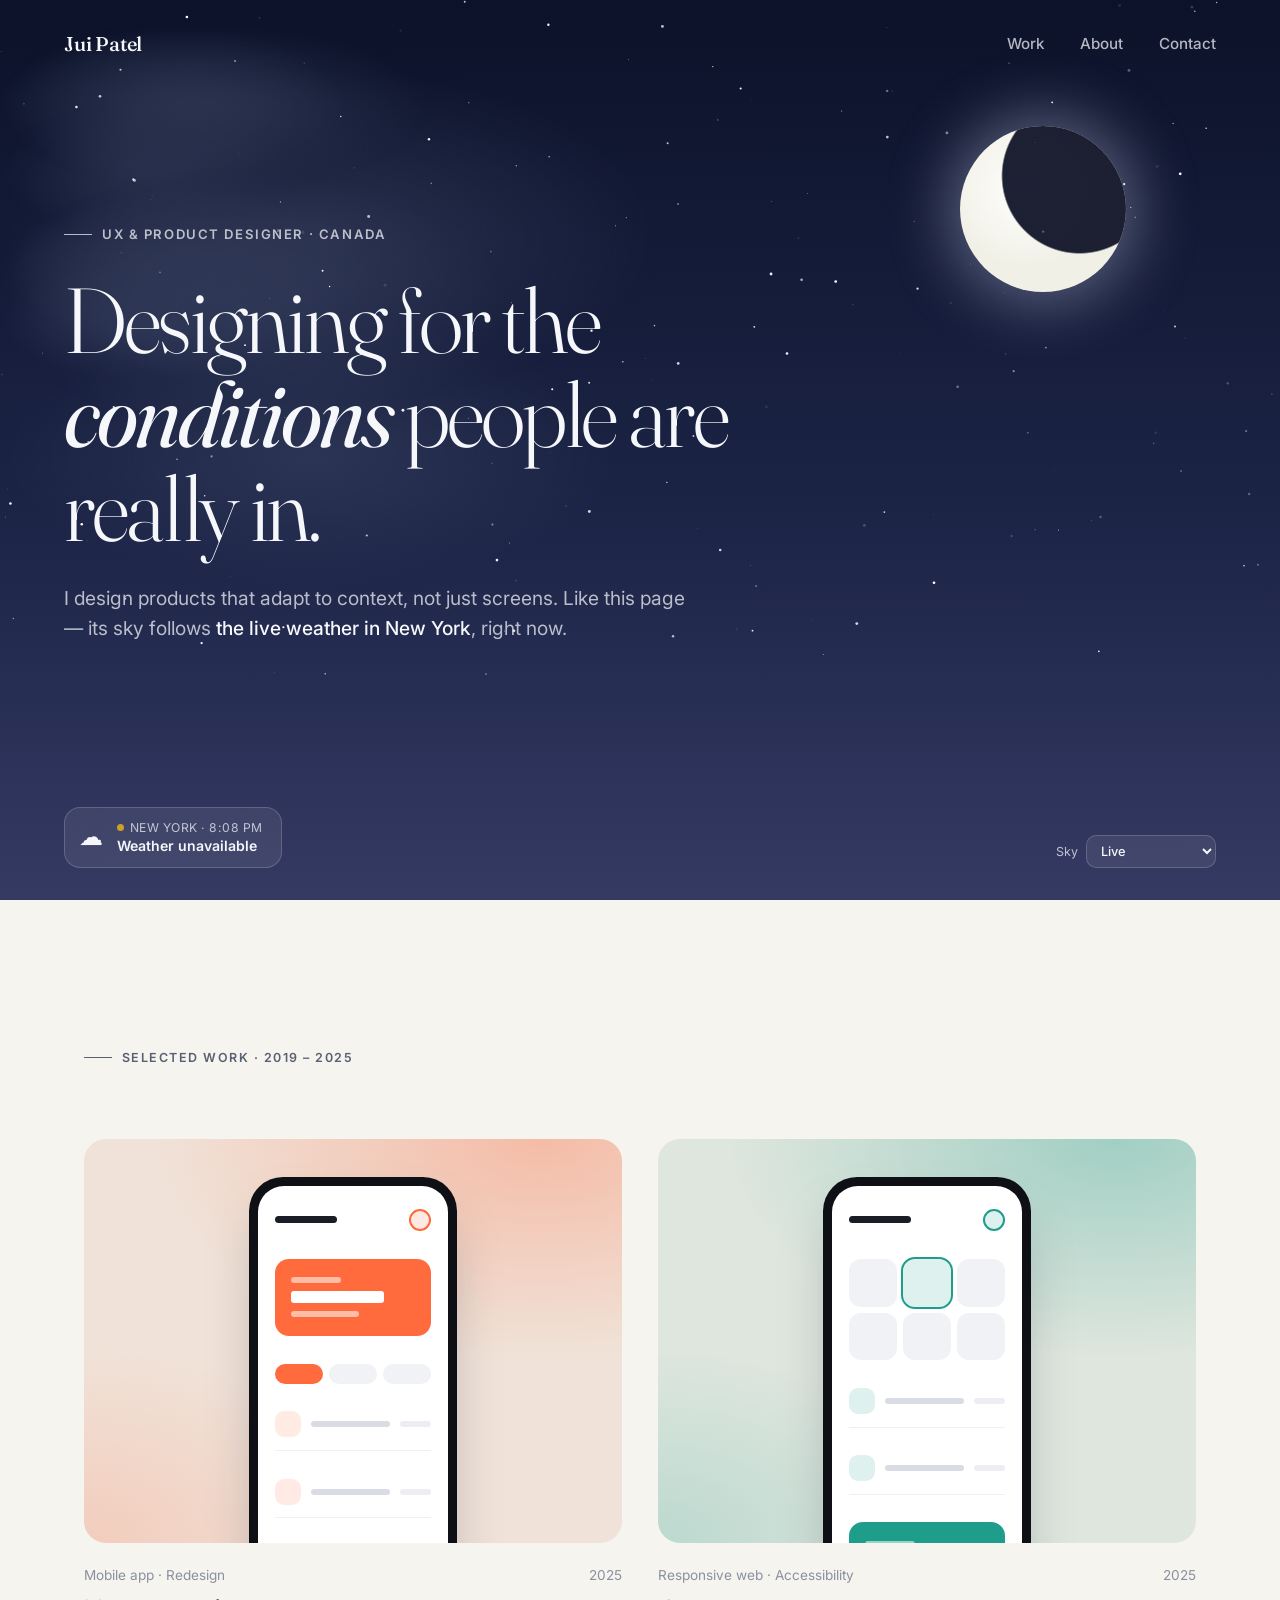
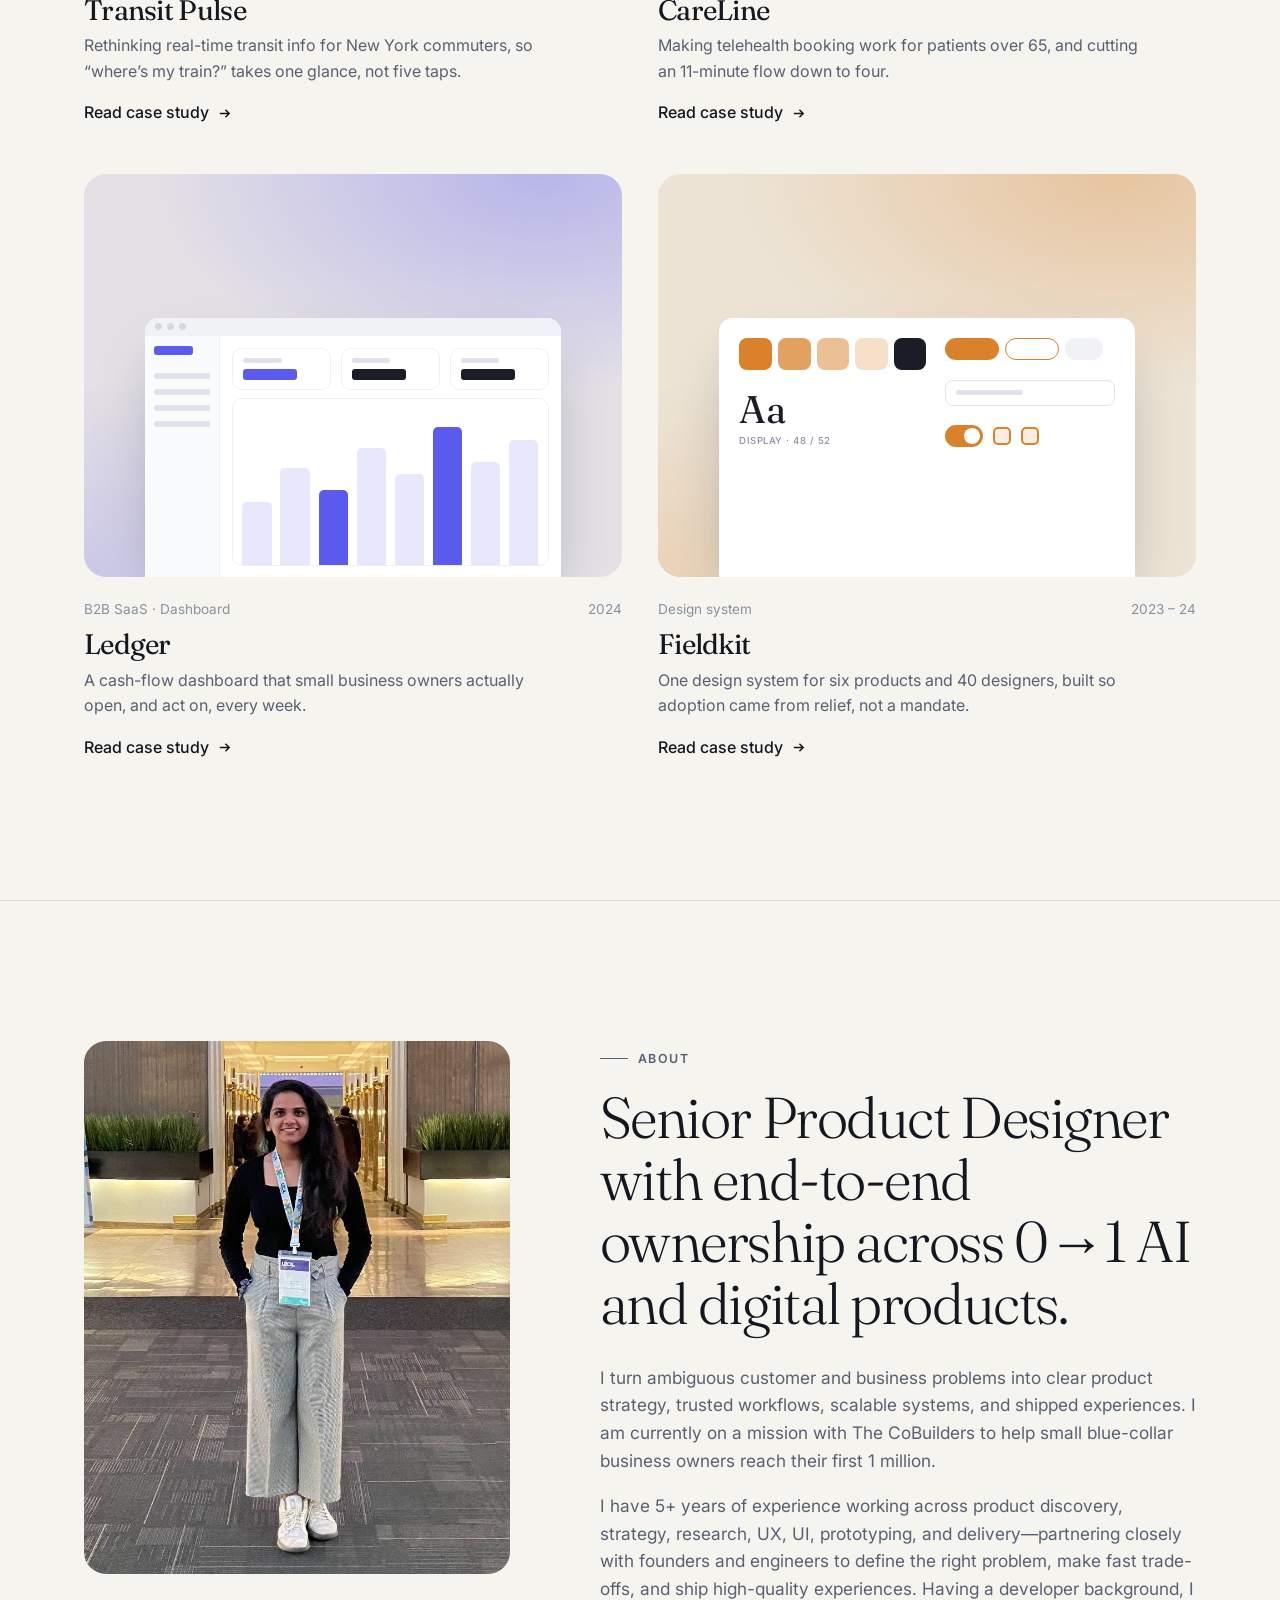
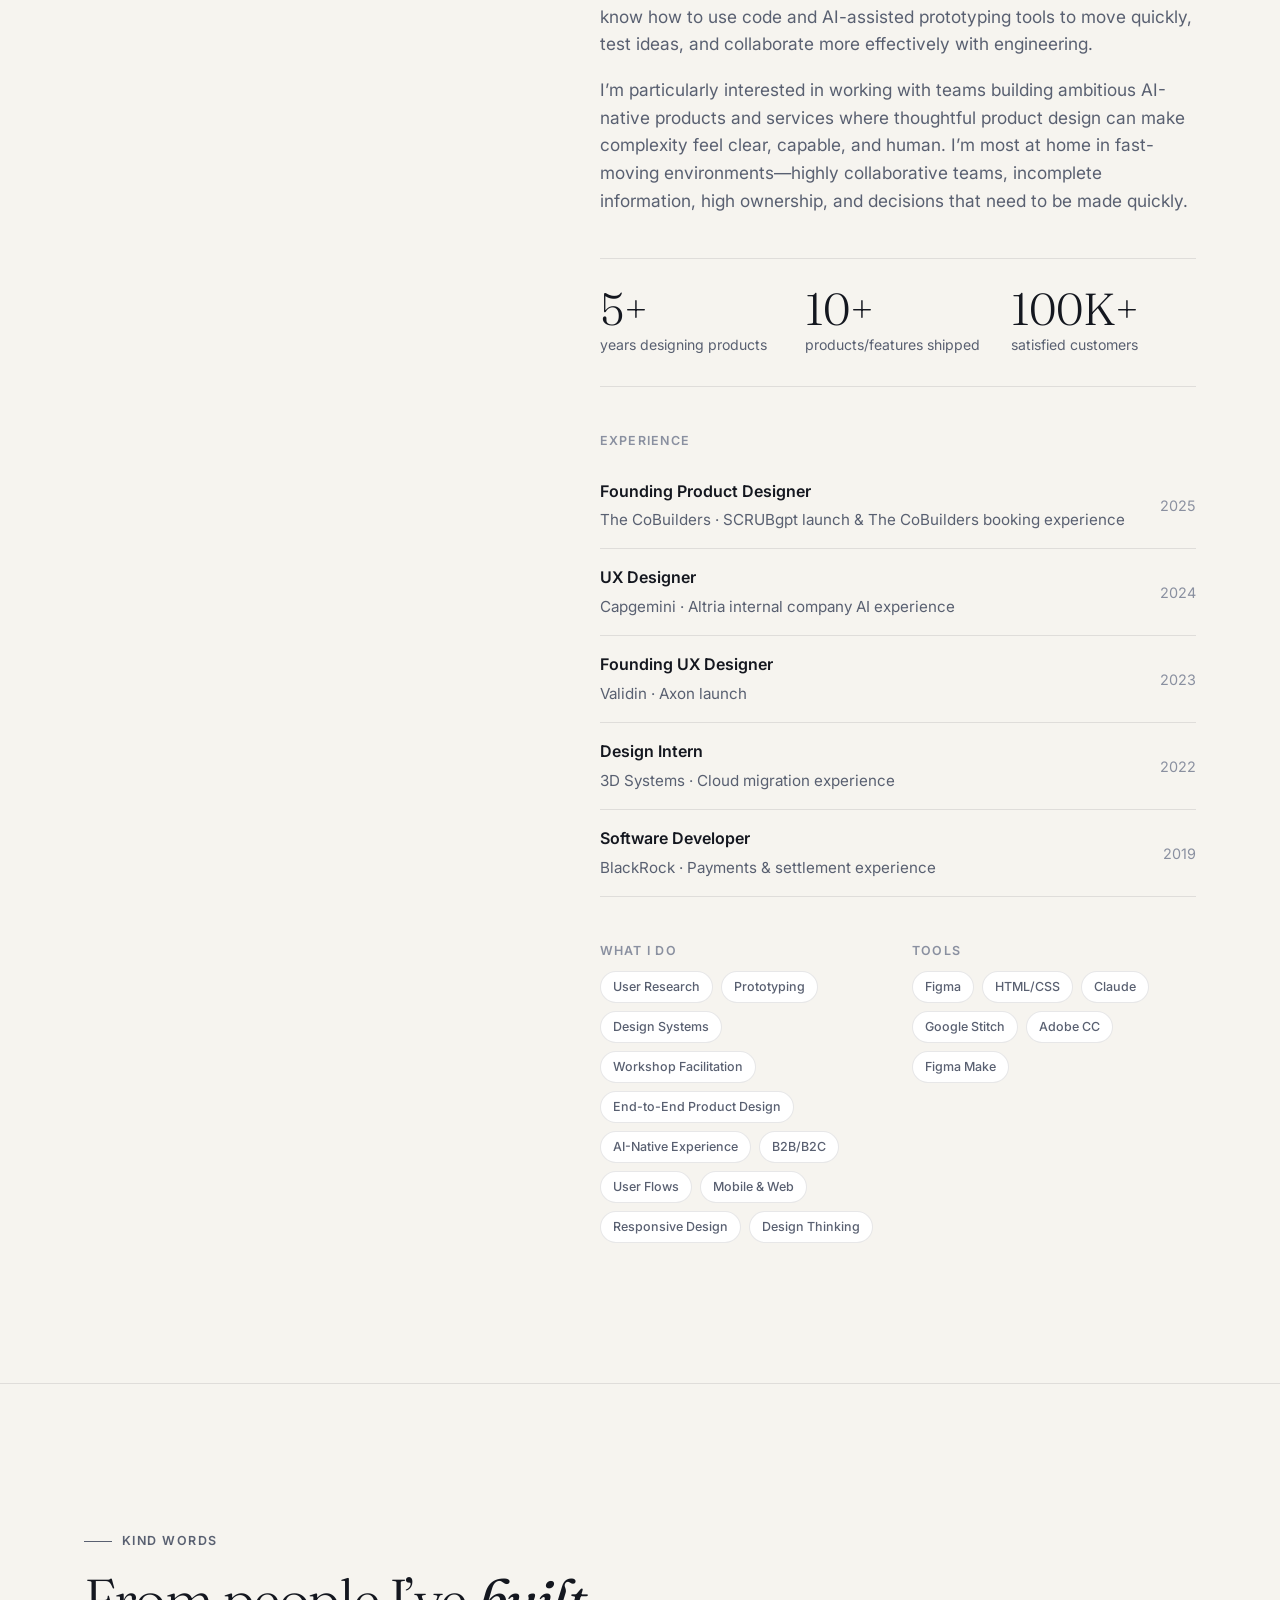
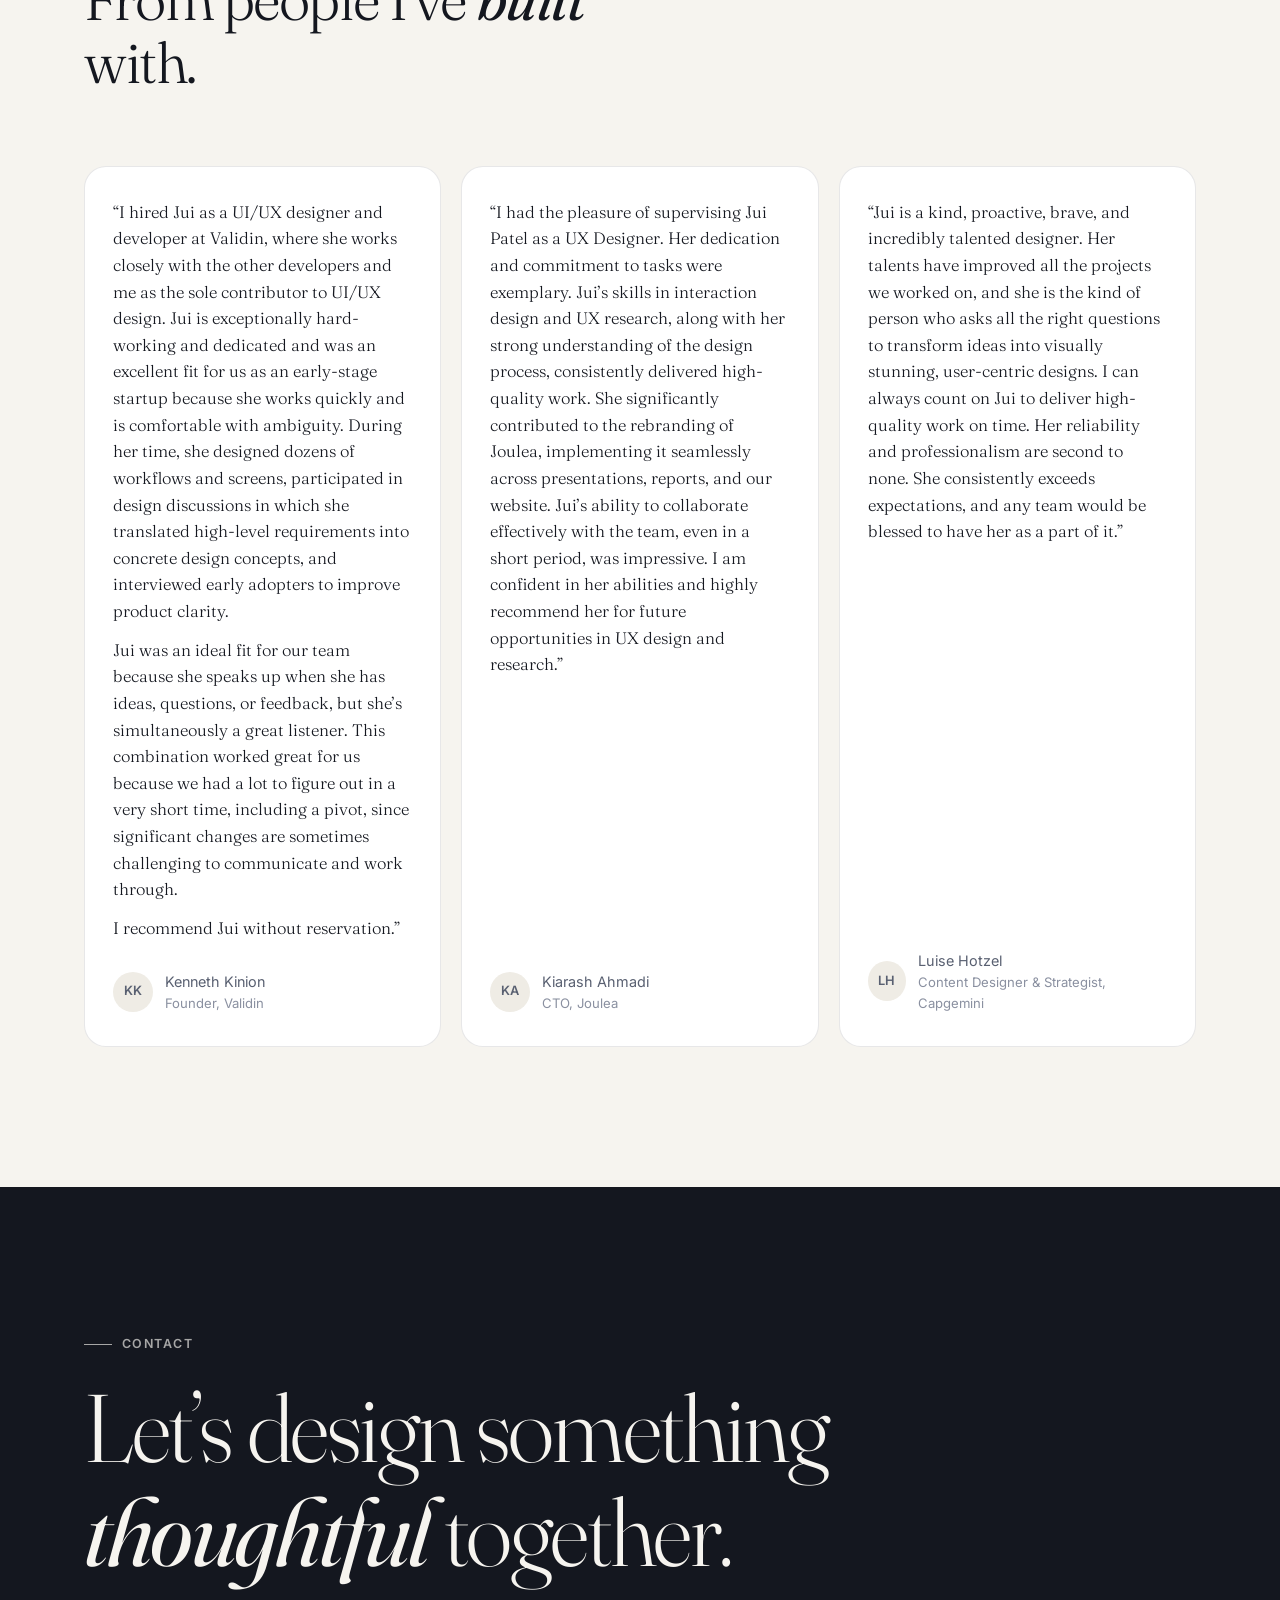
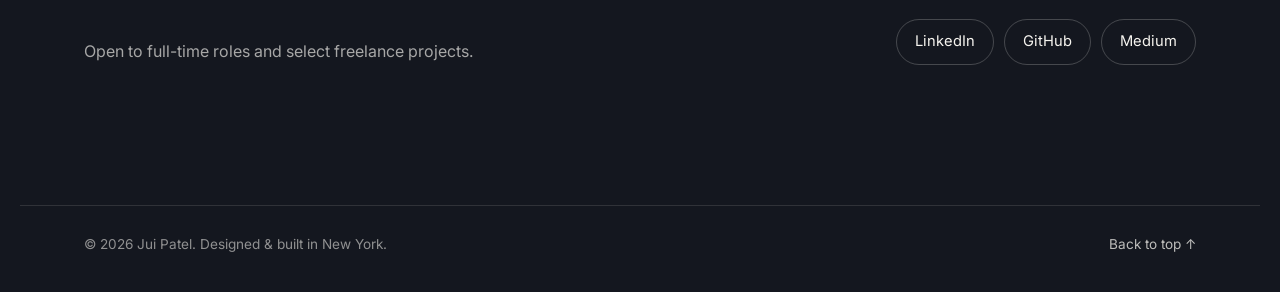
==== index.html @ 11c3d36c "Add portfolio site with live-weather hero and four case studies Homepage with a hero whose sky follo" ====
<!doctype html>
<html lang="en">
<head>
<meta charset="utf-8" />
<meta name="viewport" content="width=device-width, initial-scale=1" />
<title>Your Name — UX Designer</title>
<meta name="description" content="UX design portfolio. The sky behind this page follows the live weather in New York." />
<link rel="preconnect" href="https://fonts.googleapis.com" />
<link rel="preconnect" href="https://fonts.gstatic.com" crossorigin />
<link href="https://fonts.googleapis.com/css2?family=Fraunces:ital,opsz,wght@0,9..144,300;0,9..144,400;0,9..144,500;1,9..144,300;1,9..144,400&family=Inter:wght@400;500;600&display=swap" rel="stylesheet" />
<link rel="stylesheet" href="css/site.css" />
<script src="js/site.js"></script>
<style>
  /* Hero-only tokens: scoped to .hero so the rest of the page keeps its own palette */
  .hero {
    color: var(--ink);
    transition: color 1.2s ease;
    --ink: #0f1b2d;
    --ink-soft: rgba(15, 27, 45, 0.68);
    --glass: rgba(255, 255, 255, 0.38);
    --glass-border: rgba(255, 255, 255, 0.55);
    --accent: #0f1b2d;
    --accent-ink: #ffffff;
    --orb: #ffd27a;
    --orb-glow: rgba(255, 196, 92, 0.55);
    --orb-opacity: 1;
    --cloud: rgba(255, 255, 255, 0.85);
    --cloud-opacity: 0.35;
    --fog-opacity: 0;
    --sky: linear-gradient(180deg, #5aa6f2 0%, #9fd0ff 55%, #ffe6c4 100%);
  }

  /* ---------- Sky themes (set on <header class="hero" data-sky="...">) ---------- */
  .hero[data-sky="clear-day"]   { --sky: linear-gradient(180deg, #4f9df0 0%, #9fd0ff 55%, #ffe6c4 100%); --cloud-opacity: 0.15; }
  .hero[data-sky="partly-day"]  { --sky: linear-gradient(180deg, #6aa9e6 0%, #b3d6f5 60%, #f1e9dc 100%); --cloud-opacity: 0.6; }
  .hero[data-sky="cloudy-day"]  { --sky: linear-gradient(180deg, #8d9aa8 0%, #b9c3cd 55%, #dfe3e6 100%); --cloud-opacity: 0.9; --orb-opacity: 0; --cloud: rgba(240,243,246,0.9); }
  .hero[data-sky="fog-day"]     { --sky: linear-gradient(180deg, #b8c0c6 0%, #d4d9dc 50%, #e9ebec 100%); --cloud-opacity: 0.3; --orb-opacity: 0.18; --fog-opacity: 1; }
  .hero[data-sky="rain-day"]    { --sky: linear-gradient(180deg, #4d5b6b 0%, #6f7e8e 50%, #9aa6b1 100%); --cloud-opacity: 0.85; --orb-opacity: 0; --cloud: rgba(120,132,146,0.85); }
  .hero[data-sky="snow-day"]    { --sky: linear-gradient(180deg, #a9b8c8 0%, #d3dde6 55%, #f3f6f8 100%); --cloud-opacity: 0.7; --orb-opacity: 0; --cloud: rgba(250,252,255,0.9); }
  .hero[data-sky="storm-day"]   { --sky: linear-gradient(180deg, #23293a 0%, #3b4357 55%, #5c6578 100%); --cloud-opacity: 0.9; --orb-opacity: 0; --cloud: rgba(60,66,84,0.9); }

  .hero[data-sky$="-night"]     { --orb: #f1f0e6; --orb-glow: rgba(220, 225, 255, 0.35); --cloud: rgba(70, 80, 110, 0.75); }
  .hero[data-sky="clear-night"] { --sky: linear-gradient(180deg, #070b1f 0%, #141c3d 55%, #2b2f5a 100%); --cloud-opacity: 0.1; }
  .hero[data-sky="partly-night"]{ --sky: linear-gradient(180deg, #0c1229 0%, #1d2548 60%, #353a63 100%); --cloud-opacity: 0.55; }
  .hero[data-sky="cloudy-night"]{ --sky: linear-gradient(180deg, #161a26 0%, #262b3a 55%, #3a3f50 100%); --cloud-opacity: 0.9; --orb-opacity: 0; }
  .hero[data-sky="fog-night"]   { --sky: linear-gradient(180deg, #1d222c 0%, #333a46 55%, #4a515d 100%); --cloud-opacity: 0.3; --orb-opacity: 0.12; --fog-opacity: 0.7; }
  .hero[data-sky="rain-night"]  { --sky: linear-gradient(180deg, #0f1520 0%, #1f2a38 55%, #334050 100%); --cloud-opacity: 0.8; --orb-opacity: 0; }
  .hero[data-sky="snow-night"]  { --sky: linear-gradient(180deg, #1a2235 0%, #2f3a52 55%, #4b5670 100%); --cloud-opacity: 0.6; --orb-opacity: 0; }
  .hero[data-sky="storm-night"] { --sky: linear-gradient(180deg, #06080f 0%, #151a28 55%, #262c3d 100%); --cloud-opacity: 0.9; --orb-opacity: 0; --cloud: rgba(40,44,60,0.9); }

  /* Light ink on dark skies */
  .hero[data-sky$="-night"], .hero[data-sky="rain-day"], .hero[data-sky="storm-day"] {
    --ink: #f5f7fb;
    --ink-soft: rgba(245, 247, 251, 0.72);
    --glass: rgba(255, 255, 255, 0.08);
    --glass-border: rgba(255, 255, 255, 0.18);
    --accent: #f5f7fb;
    --accent-ink: #0f1b2d;
  }

  /* ---------- Hero ---------- */
  .hero {
    position: relative;
    min-height: 100vh;
    min-height: 100svh;
    display: flex;
    flex-direction: column;
    overflow: hidden;
    isolation: isolate;
  }

  /* Two stacked sky layers so gradients can cross-fade */
  .sky { position: absolute; inset: 0; z-index: -5; background: var(--sky); }
  .sky-prev { position: absolute; inset: 0; z-index: -4; transition: opacity 1.4s ease; pointer-events: none; }

  .orb {
    position: absolute; z-index: -3;
    top: 14%; right: 12%;
    width: clamp(90px, 13vw, 170px); aspect-ratio: 1;
    border-radius: 50%;
    background: radial-gradient(circle at 40% 38%, #fff 0%, var(--orb) 55%);
    box-shadow: 0 0 80px 30px var(--orb-glow), 0 0 200px 80px var(--orb-glow);
    opacity: var(--orb-opacity);
    transition: opacity 1.4s ease, background 1.4s ease, box-shadow 1.4s ease;
    animation: float 12s ease-in-out infinite;
  }
  .hero[data-sky$="-night"] .orb { box-shadow: 0 0 60px 12px var(--orb-glow); }
  .hero[data-sky$="-night"] .orb::after {
    /* crescent */
    content: ""; position: absolute; inset: 0; border-radius: 50%;
    background: radial-gradient(circle at 72% 30%, rgba(10,14,35,0.92) 0 46%, transparent 47%);
  }
  @keyframes float { 50% { transform: translateY(-10px); } }

  .clouds { position: absolute; inset: 0; z-index: -2; opacity: var(--cloud-opacity); transition: opacity 1.4s ease; pointer-events: none; }
  .cloud {
    position: absolute; border-radius: 50%;
    background: radial-gradient(closest-side, var(--cloud), transparent);
    filter: blur(6px);
    animation: drift linear infinite;
    transition: background 1.4s ease;
  }
  @keyframes drift { from { transform: translateX(-30vw); } to { transform: translateX(130vw); } }

  .fog { position: absolute; inset: 0; z-index: -1; opacity: var(--fog-opacity); transition: opacity 1.4s ease; pointer-events: none; }
  .fog span {
    position: absolute; left: -50%; width: 200%; height: 40%;
    background: radial-gradient(ellipse at center, rgba(255,255,255,0.55), transparent 65%);
    animation: fogslide 40s linear infinite alternate;
  }
  .fog span:nth-child(1) { top: 10%; }
  .fog span:nth-child(2) { top: 40%; animation-duration: 55s; animation-direction: alternate-reverse; }
  .fog span:nth-child(3) { top: 65%; animation-duration: 70s; }
  @keyframes fogslide { to { transform: translateX(20%); } }

  canvas#fx { position: absolute; inset: 0; z-index: -1; width: 100%; height: 100%; pointer-events: none; }
  .flash { position: absolute; inset: 0; z-index: 0; background: #fff; opacity: 0; pointer-events: none; }

  /* ---------- Nav ---------- */
  nav {
    display: flex; align-items: center; justify-content: space-between;
    padding: 28px clamp(16px, 5vw, 64px);
  }
  .logo { font-family: "Fraunces", serif; font-size: 1.25rem; font-weight: 500; letter-spacing: -0.01em; color: inherit; text-decoration: none; }
  .links { display: flex; gap: clamp(16px, 3vw, 36px); list-style: none; }
  .links a { color: var(--ink-soft); text-decoration: none; font-size: 0.95rem; font-weight: 500; transition: color .2s; }
  .links a:hover { color: var(--ink); }

  /* ---------- Content ---------- */
  .content {
    flex: 1;
    display: flex; flex-direction: column; justify-content: center;
    padding: 0 clamp(16px, 5vw, 64px) 120px;
    max-width: 1100px;
  }
  .hero .eyebrow {
    display: inline-flex; align-items: center; gap: 10px;
    font-size: 0.82rem; font-weight: 600; letter-spacing: 0.12em; text-transform: uppercase;
    color: var(--ink-soft); margin-bottom: 28px;
  }
  .eyebrow::before { content: ""; width: 28px; height: 1px; background: currentColor; }
  h1 {
    font-family: "Fraunces", serif;
    font-weight: 300;
    font-size: clamp(2.6rem, 7.2vw, 6rem);
    line-height: 1.02;
    letter-spacing: -0.03em;
    max-width: 14ch;
  }
  h1 em { font-style: italic; font-weight: 400; }
  .lede { margin-top: 28px; font-size: clamp(1.02rem, 1.6vw, 1.2rem); line-height: 1.6; color: var(--ink-soft); max-width: 52ch; }
  .lede strong { color: var(--ink); font-weight: 500; }
  .ctas { display: flex; flex-wrap: wrap; gap: 14px; margin-top: 40px; }
  .btn {
    display: inline-flex; align-items: center; gap: 10px;
    padding: 15px 26px; border-radius: 999px;
    font: 500 0.98rem/1 "Inter", sans-serif; text-decoration: none;
    transition: transform .2s ease, background .4s ease, color .4s ease;
  }
  .btn:hover { transform: translateY(-2px); }
  .btn-primary { background: var(--accent); color: var(--accent-ink); }
  .btn-ghost { background: var(--glass); color: var(--ink); border: 1px solid var(--glass-border); backdrop-filter: blur(12px); -webkit-backdrop-filter: blur(12px); }
  .btn svg { width: 16px; height: 16px; }

  /* ---------- Weather chip ---------- */
  .weather {
    position: absolute; left: clamp(16px, 5vw, 64px); bottom: 32px;
    display: flex; align-items: center; gap: 14px;
    padding: 12px 18px 12px 14px; border-radius: 16px;
    background: var(--glass); border: 1px solid var(--glass-border);
    backdrop-filter: blur(14px); -webkit-backdrop-filter: blur(14px);
    font-size: 0.88rem; line-height: 1.35;
    transition: background .8s ease, border-color .8s ease;
  }
  .weather .icon { font-size: 1.5rem; line-height: 1; }
  .weather .label { color: var(--ink-soft); font-size: 0.76rem; letter-spacing: 0.04em; }
  .weather .now { font-weight: 600; }
  .dot { display: inline-block; width: 7px; height: 7px; border-radius: 50%; background: #34c77b; margin-right: 6px; vertical-align: 1px; box-shadow: 0 0 0 0 rgba(52,199,123,.6); animation: pulse 2s infinite; }
  .dot.off { background: #c9a227; animation: none; }
  @keyframes pulse { 70% { box-shadow: 0 0 0 7px rgba(52,199,123,0); } 100% { box-shadow: 0 0 0 0 rgba(52,199,123,0); } }

  /* ---------- Preview switcher (for testing every sky) ---------- */
  .preview {
    position: absolute; right: clamp(16px, 5vw, 64px); bottom: 32px;
    display: flex; align-items: center; gap: 8px;
    font-size: 0.78rem; color: var(--ink-soft);
  }
  .preview select {
    font: 500 0.8rem "Inter", sans-serif; color: var(--ink);
    background: var(--glass); border: 1px solid var(--glass-border);
    border-radius: 10px; padding: 7px 10px; cursor: pointer;
    backdrop-filter: blur(12px); -webkit-backdrop-filter: blur(12px);
  }
  .preview select option { color: #0f1b2d; }

  @media (max-width: 640px) {
    .links li:not(:last-child) { display: none; }
    .content { padding-bottom: 170px; }
    .preview { left: 16px; right: auto; bottom: 100px; }
  }
  @media (prefers-reduced-motion: reduce) {
    .orb, .cloud, .fog span, .dot { animation: none !important; }
  }
</style>
</head>
<body>
  <header class="hero" data-sky="partly-day">
    <div class="sky"></div>
    <div class="sky-prev"></div>
    <div class="orb" aria-hidden="true"></div>
    <div class="clouds" aria-hidden="true"></div>
    <div class="fog" aria-hidden="true"><span></span><span></span><span></span></div>
    <canvas id="fx" aria-hidden="true"></canvas>
    <div class="flash" aria-hidden="true"></div>

    <nav>
      <a href="#" class="logo">Jui Patel</a>
      <ul class="links">
        <li><a href="#work">Work</a></li>
        <li><a href="#about">About</a></li>
        <li><a href="#contact">Contact</a></li>
      </ul>
    </nav>

    <div class="content">
      <p class="eyebrow">UX &amp; Product Designer · Canada</p>
      <h1>Designing for the <em>conditions</em> people are really in.</h1>
      <p class="lede">
        I design products that adapt to context, not just screens. Like this page — its sky follows
        <strong>the live weather in New York</strong>, right now.
      </p>
    </div>

    <div class="weather" role="status" aria-live="polite">
      <span class="icon" id="w-icon">⛅</span>
      <div>
        <div class="label"><span class="dot" id="w-dot"></span>NEW YORK · <span id="w-time">--:--</span></div>
        <div class="now" id="w-text">Checking the sky…</div>
      </div>
    </div>

    <label class="preview">
      Sky
      <select id="preview">
        <option value="live">Live</option>
        <option value="clear">Clear</option>
        <option value="partly">Partly cloudy</option>
        <option value="cloudy">Overcast</option>
        <option value="fog">Fog</option>
        <option value="rain">Rain</option>
        <option value="snow">Snow</option>
        <option value="storm">Thunderstorm</option>
      </select>
    </label>
  </header>

  <main>
    <!-- ================= SELECTED WORK ================= -->
    <section class="section" id="work">
      <div class="container">
        <div class="section-head reveal">
          <div>
            <span class="eyebrow">Selected work · 2019 – 2025</span>
          </div>
        </div>

        <div class="work-grid">
          <a class="project-card reveal" href="projects/transit-pulse.html" style="--p:#ff6b3d; --p-soft:rgba(255,107,61,.14)">
            <div class="stage">
              <div class="mock-phone"><div class="screen">
                <div class="m-top"><i></i><b></b></div>
                <div class="m-card"><i></i><i></i><i></i></div>
                <div class="m-chips"><i></i><i></i><i></i></div>
                <div class="m-row"><i></i><i></i></div><div class="m-row"><i></i><i></i></div><div class="m-row"><i></i><i></i></div>
              </div></div>
            </div>
            <div class="meta-line"><span>Mobile app · Redesign</span><span>2025</span></div>
            <h3>Transit Pulse</h3>
            <p>Rethinking real-time transit info for New York commuters, so “where’s my train?” takes one glance, not five taps.</p>
            <span class="link-arrow">Read case study <svg viewBox="0 0 16 16" fill="none" stroke="currentColor" stroke-width="1.6"><path d="M3 8h10M9 4l4 4-4 4"/></svg></span>
          </a>

          <a class="project-card reveal" href="projects/careline.html" style="--p:#1f9d8b; --p-soft:rgba(31,157,139,.14)">
            <div class="stage">
              <div class="mock-phone"><div class="screen">
                <div class="m-top"><i></i><b></b></div>
                <div class="m-big"><i></i><i></i><i></i><i></i><i></i><i></i></div>
                <div class="m-row"><i></i><i></i></div><div class="m-row"><i></i><i></i></div>
                <div class="m-card"><i></i><i></i><i></i></div>
              </div></div>
            </div>
            <div class="meta-line"><span>Responsive web · Accessibility</span><span>2025</span></div>
            <h3>CareLine</h3>
            <p>Making telehealth booking work for patients over 65, and cutting an 11-minute flow down to four.</p>
            <span class="link-arrow">Read case study <svg viewBox="0 0 16 16" fill="none" stroke="currentColor" stroke-width="1.6"><path d="M3 8h10M9 4l4 4-4 4"/></svg></span>
          </a>

          <a class="project-card reveal" href="projects/ledger.html" style="--p:#5b5bf0; --p-soft:rgba(91,91,240,.14)">
            <div class="stage">
              <div class="mock-browser"><div class="chrome"><i></i><i></i><i></i></div><div class="m-dash">
                <div class="m-side"><i></i><i></i><i></i><i></i><i></i></div>
                <div class="m-main">
                  <div class="m-kpis"><div><i></i><b></b></div><div><i></i><b></b></div><div><i></i><b></b></div></div>
                  <div class="m-chart"><i style="height:40%"></i><i style="height:62%"></i><i style="height:48%"></i><i style="height:75%"></i><i style="height:58%"></i><i style="height:88%"></i><i style="height:66%"></i><i style="height:80%"></i></div>
                </div>
              </div></div>
            </div>
            <div class="meta-line"><span>B2B SaaS · Dashboard</span><span>2024</span></div>
            <h3>Ledger</h3>
            <p>A cash-flow dashboard that small business owners actually open, and act on, every week.</p>
            <span class="link-arrow">Read case study <svg viewBox="0 0 16 16" fill="none" stroke="currentColor" stroke-width="1.6"><path d="M3 8h10M9 4l4 4-4 4"/></svg></span>
          </a>

          <a class="project-card reveal" href="projects/fieldkit.html" style="--p:#d9822b; --p-soft:rgba(217,130,43,.14)">
            <div class="stage">
              <div class="mock-ds">
                <div class="ds-col"><div class="ds-sw"><i></i><i></i><i></i><i></i><i></i></div><div class="ds-type">Aa<small>DISPLAY · 48 / 52</small></div></div>
                <div class="ds-col"><div class="ds-btns"><i></i><i></i><i></i></div><div class="ds-input"></div><div class="ds-toggle"><i></i><b></b><b></b></div></div>
              </div>
            </div>
            <div class="meta-line"><span>Design system</span><span>2023 – 24</span></div>
            <h3>Fieldkit</h3>
            <p>One design system for six products and 40 designers, built so adoption came from relief, not a mandate.</p>
            <span class="link-arrow">Read case study <svg viewBox="0 0 16 16" fill="none" stroke="currentColor" stroke-width="1.6"><path d="M3 8h10M9 4l4 4-4 4"/></svg></span>
          </a>
        </div>
      </div>
    </section>

    <!-- ================= ABOUT ================= -->
    <section class="section" id="about">
      <div class="container about-grid">
        <div class="portrait reveal">
          <img src="images/jui-patel.jpg" alt="Jui Patel smiling, standing in a hotel lobby wearing a conference badge" width="768" height="960" />
        </div>
        <div class="about-copy reveal">
          <span class="eyebrow">About</span>
          <h2>Senior Product Designer with end-to-end ownership across 0→1 AI and digital products.</h2>
          <p>I turn ambiguous customer and business problems into clear product strategy, trusted workflows, scalable systems, and shipped experiences. I am currently on a mission with The CoBuilders to help small blue-collar business owners reach their first 1 million.</p>
          <p>I have 5+ years of experience working across product discovery, strategy, research, UX, UI, prototyping, and delivery—partnering closely with founders and engineers to define the right problem, make fast trade-offs, and ship high-quality experiences. Having a developer background, I know how to use code and AI-assisted prototyping tools to move quickly, test ideas, and collaborate more effectively with engineering.</p>
          <p>I’m particularly interested in working with teams building ambitious AI-native products and services where thoughtful product design can make complexity feel clear, capable, and human. I’m most at home in fast-moving environments—highly collaborative teams, incomplete information, high ownership, and decisions that need to be made quickly.</p>

          <div class="facts">
            <div><b>5+</b><span>years designing products</span></div>
            <div><b>10+</b><span>products/features shipped</span></div>
            <div><b>100K+</b><span>satisfied customers</span></div>
          </div>

          <h4>Experience</h4>
          <ul class="xp">
            <li><b>Founding Product Designer</b><time>2025</time><span>The CoBuilders · SCRUBgpt launch &amp; The CoBuilders booking experience</span></li>
            <li><b>UX Designer</b><time>2024</time><span>Capgemini · Altria internal company AI experience</span></li>
            <li><b>Founding UX Designer</b><time>2023</time><span>Validin · Axon launch</span></li>
            <li><b>Design Intern</b><time>2022</time><span>3D Systems · Cloud migration experience</span></li>
            <li><b>Software Developer</b><time>2019</time><span>BlackRock · Payments &amp; settlement experience</span></li>
          </ul>

          <div class="skills">
            <div>
              <h4>What I do</h4>
              <div class="tags"><span class="tag">User Research</span><span class="tag">Prototyping</span><span class="tag">Design Systems</span><span class="tag">Workshop Facilitation</span><span class="tag">End-to-End Product Design</span><span class="tag">AI-Native Experience</span><span class="tag">B2B/B2C</span><span class="tag">User Flows</span><span class="tag">Mobile &amp; Web</span><span class="tag">Responsive Design</span><span class="tag">Design Thinking</span></div>
            </div>
            <div>
              <h4>Tools</h4>
              <div class="tags"><span class="tag">Figma</span><span class="tag">HTML/CSS</span><span class="tag">Claude</span><span class="tag">Google Stitch</span><span class="tag">Adobe CC</span><span class="tag">Figma Make</span></div>
            </div>
          </div>
        </div>
      </div>
    </section>

    <!-- ================= TESTIMONIALS ================= -->
    <section class="section" id="kind-words">
      <div class="container">
        <div class="section-head reveal">
          <div>
            <span class="eyebrow">Kind words</span>
            <h2>From people I’ve <em>built</em> with.</h2>
          </div>
        </div>
        <div class="quotes">
          <figure class="quote reveal">
            <blockquote><p>“I hired Jui as a UI/UX designer and developer at Validin, where she works closely with the other developers and me as the sole contributor to UI/UX design. Jui is exceptionally hard-working and dedicated and was an excellent fit for us as an early-stage startup because she works quickly and is comfortable with ambiguity. During her time, she designed dozens of workflows and screens, participated in design discussions in which she translated high-level requirements into concrete design concepts, and interviewed early adopters to improve product clarity.</p><p>Jui was an ideal fit for our team because she speaks up when she has ideas, questions, or feedback, but she’s simultaneously a great listener. This combination worked great for us because we had a lot to figure out in a very short time, including a pivot, since significant changes are sometimes challenging to communicate and work through.</p><p>I recommend Jui without reservation.”</p></blockquote>
            <figcaption><i>KK</i><div>Kenneth Kinion<span>Founder, Validin</span></div></figcaption>
          </figure>
          <figure class="quote reveal">
            <blockquote><p>“I had the pleasure of supervising Jui Patel as a UX Designer. Her dedication and commitment to tasks were exemplary. Jui’s skills in interaction design and UX research, along with her strong understanding of the design process, consistently delivered high-quality work. She significantly contributed to the rebranding of Joulea, implementing it seamlessly across presentations, reports, and our website. Jui’s ability to collaborate effectively with the team, even in a short period, was impressive. I am confident in her abilities and highly recommend her for future opportunities in UX design and research.”</p></blockquote>
            <figcaption><i>KA</i><div>Kiarash Ahmadi<span>CTO, Joulea</span></div></figcaption>
          </figure>
          <figure class="quote reveal">
            <blockquote><p>“Jui is a kind, proactive, brave, and incredibly talented designer. Her talents have improved all the projects we worked on, and she is the kind of person who asks all the right questions to transform ideas into visually stunning, user-centric designs. I can always count on Jui to deliver high-quality work on time. Her reliability and professionalism are second to none. She consistently exceeds expectations, and any team would be blessed to have her as a part of it.”</p></blockquote>
            <figcaption><i>LH</i><div>Luise Hotzel<span>Content Designer &amp; Strategist, Capgemini</span></div></figcaption>
          </figure>
        </div>
      </div>
    </section>
  </main>

  <!-- ================= CONTACT ================= -->
  <section class="section contact" id="contact">
    <div class="container">
      <span class="eyebrow">Contact</span>
      <h2>Let’s design something <em>thoughtful</em> together.</h2>
      <div class="contact-row">
        <div>
          <p>Open to full-time roles and select freelance projects.</p>
        </div>
        <div class="socials">
          <a href="https://www.linkedin.com/in/jui-patel/" target="_blank" rel="noopener">LinkedIn</a>
          <a href="https://github.com/juiomshanti" target="_blank" rel="noopener">GitHub</a>
          <a href="https://medium.com/@patel.juipanda100" target="_blank" rel="noopener">Medium</a>
        </div>
      </div>
    </div>
  </section>
  <footer class="site-footer">
    <div class="container">
      <span>© <span data-year>2026</span> Jui Patel. Designed &amp; built in New York.</span>
      <a href="#top" onclick="window.scrollTo({top:0,behavior:'smooth'});return false;">Back to top ↑</a>
    </div>
  </footer>

<script>
(() => {
  const NYC = { lat: 40.7128, lon: -74.006 };
  const API = `https://api.open-meteo.com/v1/forecast?latitude=${NYC.lat}&longitude=${NYC.lon}&current=temperature_2m,weather_code,is_day&temperature_unit=fahrenheit&timezone=America%2FNew_York`;
  const REFRESH_MS = 10 * 60 * 1000;
  const reduceMotion = matchMedia("(prefers-reduced-motion: reduce)").matches;

  const body = document.querySelector(".hero"); // the sky theme lives on the hero
  const $ = (id) => document.getElementById(id);

  // ---------- WMO weather code → condition ----------
  function classify(code) {
    if (code === 0) return { kind: "clear", text: "Clear sky", intensity: 0 };
    if (code === 1) return { kind: "partly", text: "Mostly clear", intensity: 0 };
    if (code === 2) return { kind: "partly", text: "Partly cloudy", intensity: 0 };
    if (code === 3) return { kind: "cloudy", text: "Overcast", intensity: 0 };
    if (code === 45 || code === 48) return { kind: "fog", text: "Foggy", intensity: 0 };
    if (code >= 51 && code <= 57) return { kind: "rain", text: "Drizzle", intensity: 0.35 };
    if (code === 61 || code === 80) return { kind: "rain", text: "Light rain", intensity: 0.5 };
    if (code === 63 || code === 81 || code === 66) return { kind: "rain", text: "Rain", intensity: 0.8 };
    if (code === 65 || code === 82 || code === 67) return { kind: "rain", text: "Heavy rain", intensity: 1 };
    if (code === 71 || code === 85 || code === 77) return { kind: "snow", text: "Light snow", intensity: 0.5 };
    if (code === 73) return { kind: "snow", text: "Snow", intensity: 0.8 };
    if (code === 75 || code === 86) return { kind: "snow", text: "Heavy snow", intensity: 1 };
    if (code >= 95) return { kind: "storm", text: "Thunderstorm", intensity: 1 };
    return { kind: "partly", text: "Partly cloudy", intensity: 0 };
  }
  const ICONS = {
    "clear-day": "☀️", "clear-night": "🌙", "partly-day": "⛅", "partly-night": "☁️",
    "cloudy-day": "☁️", "cloudy-night": "☁️", "fog-day": "🌫️", "fog-night": "🌫️",
    "rain-day": "🌧️", "rain-night": "🌧️", "snow-day": "❄️", "snow-night": "❄️",
    "storm-day": "⛈️", "storm-night": "⛈️",
  };
  const PREVIEW_DEFAULTS = {
    clear: { text: "Clear sky", intensity: 0 }, partly: { text: "Partly cloudy", intensity: 0 },
    cloudy: { text: "Overcast", intensity: 0 }, fog: { text: "Foggy", intensity: 0 },
    rain: { text: "Rain", intensity: 0.8 }, snow: { text: "Snow", intensity: 0.8 },
    storm: { text: "Thunderstorm", intensity: 1 },
  };

  // ---------- Clouds ----------
  const cloudLayer = document.querySelector(".clouds");
  for (let i = 0; i < 9; i++) {
    const c = document.createElement("div");
    c.className = "cloud";
    const w = 260 + Math.random() * 420;
    c.style.width = w + "px";
    c.style.height = w * (0.35 + Math.random() * 0.2) + "px";
    c.style.top = Math.random() * 55 + "%";
    c.style.left = "0";
    const dur = 90 + Math.random() * 120;
    c.style.animationDuration = dur + "s";
    c.style.animationDelay = -Math.random() * dur + "s";
    cloudLayer.appendChild(c);
  }

  // ---------- Canvas particles: rain / snow / stars ----------
  const canvas = $("fx");
  const ctx = canvas.getContext("2d");
  let W = 0, H = 0, dpr = 1, particles = [], mode = "none", lightning = false;
  const flash = document.querySelector(".flash");

  function resize() {
    dpr = Math.min(window.devicePixelRatio || 1, 2);
    W = canvas.clientWidth; H = canvas.clientHeight;
    canvas.width = W * dpr; canvas.height = H * dpr;
    ctx.setTransform(dpr, 0, 0, dpr, 0, 0);
    seed();
  }

  function seed() {
    particles = [];
    const area = (W * H) / (1440 * 900);
    if (mode === "rain") {
      const n = Math.round((120 + 380 * intensity) * area);
      for (let i = 0; i < n; i++) particles.push(rainDrop(true));
    } else if (mode === "snow") {
      const n = Math.round((80 + 220 * intensity) * area);
      for (let i = 0; i < n; i++) particles.push(snowFlake(true));
    } else if (mode === "stars") {
      const n = Math.round(220 * area);
      for (let i = 0; i < n; i++) particles.push({
        x: Math.random() * W, y: Math.random() * H * 0.75,
        r: Math.random() * 1.3 + 0.2, p: Math.random() * Math.PI * 2, s: 0.5 + Math.random() * 1.5,
      });
    }
  }
  let intensity = 0.8;
  const rainDrop = (anywhere) => ({
    x: Math.random() * (W + 200) - 100, y: anywhere ? Math.random() * H : -20,
    l: 10 + Math.random() * 18, v: 9 + Math.random() * 8, a: 0.15 + Math.random() * 0.35,
  });
  const snowFlake = (anywhere) => ({
    x: Math.random() * W, y: anywhere ? Math.random() * H : -10,
    r: 1 + Math.random() * 3, v: 0.4 + Math.random() * 1.1, sway: Math.random() * Math.PI * 2, a: 0.5 + Math.random() * 0.5,
  });

  let last = performance.now();
  function frame(now) {
    const dt = Math.min((now - last) / 16.67, 3); last = now;
    ctx.clearRect(0, 0, W, H);
    if (mode === "rain") {
      ctx.lineCap = "round"; ctx.lineWidth = 1;
      const wind = 2.2;
      for (const d of particles) {
        if (!reduceMotion) { d.y += d.v * dt; d.x += wind * dt * 0.4; }
        if (d.y > H) Object.assign(d, rainDrop(false));
        ctx.strokeStyle = `rgba(220,232,245,${d.a})`;
        ctx.beginPath(); ctx.moveTo(d.x, d.y); ctx.lineTo(d.x + wind * 1.2, d.y + d.l); ctx.stroke();
      }
    } else if (mode === "snow") {
      for (const f of particles) {
        if (!reduceMotion) { f.y += f.v * dt; f.sway += 0.01 * dt; f.x += Math.sin(f.sway) * 0.5 * dt; }
        if (f.y > H + 5) Object.assign(f, snowFlake(false));
        ctx.fillStyle = `rgba(255,255,255,${f.a})`;
        ctx.beginPath(); ctx.arc(f.x, f.y, f.r, 0, Math.PI * 2); ctx.fill();
      }
    } else if (mode === "stars") {
      const t = now / 1000;
      for (const s of particles) {
        const tw = reduceMotion ? 0.8 : 0.55 + 0.45 * Math.sin(t * s.s + s.p);
        ctx.fillStyle = `rgba(255,255,255,${tw})`;
        ctx.beginPath(); ctx.arc(s.x, s.y, s.r, 0, Math.PI * 2); ctx.fill();
      }
    }
    requestAnimationFrame(frame);
  }

  // Lightning for storms
  function scheduleLightning() {
    if (!lightning || reduceMotion) return;
    setTimeout(() => {
      if (!lightning) return;
      flash.animate(
        [{ opacity: 0 }, { opacity: 0.55 }, { opacity: 0.1 }, { opacity: 0.4 }, { opacity: 0 }],
        { duration: 650, easing: "ease-out" }
      );
      scheduleLightning();
    }, 3000 + Math.random() * 7000);
  }

  // ---------- Apply a sky ----------
  function applySky(kind, isDay, newIntensity) {
    const key = `${kind}-${isDay ? "day" : "night"}`;
    if (body.dataset.sky === key && newIntensity === intensity) return key;

    // Cross-fade: snapshot old gradient on the top layer, then fade it out.
    const prev = document.querySelector(".sky-prev");
    prev.style.transition = "none";
    prev.style.background = getComputedStyle(body).getPropertyValue("--sky");
    prev.style.opacity = "1";
    if (!applySky.ran) { applySky.ran = true; prev.style.opacity = "0"; } // no fade on first paint
    body.dataset.sky = key;
    requestAnimationFrame(() => requestAnimationFrame(() => {
      prev.style.transition = "opacity 1.4s ease";
      prev.style.opacity = "0";
    }));

    intensity = newIntensity || 0.8;
    mode = kind === "rain" || kind === "storm" ? "rain"
         : kind === "snow" ? "snow"
         : (!isDay && (kind === "clear" || kind === "partly")) ? "stars"
         : "none";
    const wasStorm = lightning;
    lightning = kind === "storm";
    if (lightning && !wasStorm) scheduleLightning();
    seed();
    return key;
  }

  // ---------- Clock ----------
  const fmtTime = new Intl.DateTimeFormat("en-US", { hour: "numeric", minute: "2-digit", timeZone: "America/New_York" });
  const tick = () => { $("w-time").textContent = fmtTime.format(new Date()); };
  tick(); setInterval(tick, 15000);

  // ---------- Live weather ----------
  let live = null;
  async function fetchWeather() {
    try {
      const res = await fetch(API, { cache: "no-store" });
      if (!res.ok) throw new Error(res.status);
      const { current } = await res.json();
      const c = classify(current.weather_code);
      live = { ...c, isDay: current.is_day === 1, temp: Math.round(current.temperature_2m) };
      $("w-dot").classList.remove("off");
    } catch (err) {
      console.warn("Weather unavailable:", err);
      if (!live) {
        // Fallback: guess day/night from NYC local hour
        const h = Number(new Intl.DateTimeFormat("en-US", { hour: "numeric", hour12: false, timeZone: "America/New_York" }).format(new Date()));
        live = { kind: "partly", text: "Weather unavailable", intensity: 0, isDay: h >= 6 && h < 18, temp: null, offline: true };
      }
      $("w-dot").classList.add("off");
    }
    if ($("preview").value === "live") render();
  }

  function render() {
    const choice = $("preview").value;
    let kind, isDay, text, temp, inten;
    if (choice === "live" && live) {
      ({ kind, isDay, text, temp } = live); inten = live.intensity;
    } else {
      const d = PREVIEW_DEFAULTS[choice] || PREVIEW_DEFAULTS.partly;
      kind = choice; isDay = live ? live.isDay : true; text = d.text + " (preview)"; temp = live?.temp ?? null; inten = d.intensity;
    }
    const key = applySky(kind, isDay, inten);
    $("w-icon").textContent = ICONS[key];
    $("w-text").textContent = temp != null ? `${temp}°F · ${text}` : text;
  }

  $("preview").addEventListener("change", render);
  // Shift+click the chip to flip day/night while previewing
  document.querySelector(".weather").addEventListener("click", (e) => {
    if (!e.shiftKey || !live) return;
    live.isDay = !live.isDay; render();
  });

  window.addEventListener("resize", resize);
  resize();
  requestAnimationFrame(frame);
  fetchWeather();
  setInterval(fetchWeather, REFRESH_MS);
})();
</script>
</body>
</html>
---- css/site.css ----
/* ==========================================================
   Portfolio — shared styles (homepage sections + case studies)
   ========================================================== */
:root {
  --bg: #f6f4ef;
  --surface: #ffffff;
  --surface-2: #efece5;
  --ink: #14171f;
  --ink-soft: #596071;
  --ink-faint: #8a90a0;
  --line: rgba(20, 23, 31, 0.1);
  --p: #2b59ff;            /* project accent, overridden per page/card */
  --p-soft: rgba(43, 89, 255, 0.1);
  --radius: 22px;
  --gutter: clamp(16px, 5vw, 64px);
  --serif: "Fraunces", Georgia, serif;
  --sans: "Inter", system-ui, -apple-system, sans-serif;
}

* { box-sizing: border-box; margin: 0; padding: 0; }
html { scroll-behavior: smooth; }
body {
  font-family: var(--sans);
  background: var(--bg);
  color: var(--ink);
  -webkit-font-smoothing: antialiased;
  overflow-x: hidden;
  line-height: 1.6;
}
img { max-width: 100%; display: block; }
a { color: inherit; }
::selection { background: var(--ink); color: var(--bg); }

.container { max-width: 1240px; margin: 0 auto; padding: 0 var(--gutter); }
.section { padding: clamp(80px, 11vw, 140px) 0; }
.section + .section { border-top: 1px solid var(--line); }

.eyebrow {
  display: inline-flex; align-items: center; gap: 10px;
  font-size: 0.78rem; font-weight: 600; letter-spacing: 0.12em; text-transform: uppercase;
  color: var(--ink-soft);
}
.eyebrow::before { content: ""; width: 28px; height: 1px; background: currentColor; }

h1, h2, h3 { font-family: var(--serif); font-weight: 300; letter-spacing: -0.025em; line-height: 1.08; }
h2 { font-size: clamp(2.1rem, 4.6vw, 3.6rem); }
h2 em, h1 em { font-style: italic; font-weight: 400; }
h3 { font-size: clamp(1.4rem, 2.2vw, 1.8rem); font-weight: 400; }
h4 { font-size: 0.78rem; font-weight: 600; letter-spacing: 0.1em; text-transform: uppercase; color: var(--ink-faint); margin-bottom: 10px; }
p { color: var(--ink-soft); }
p strong { color: var(--ink); font-weight: 600; }

.section-head { display: flex; justify-content: space-between; align-items: end; gap: 32px; flex-wrap: wrap; margin-bottom: clamp(40px, 6vw, 72px); }
.section-head h2 { margin-top: 18px; max-width: 16ch; }
.section-head p { max-width: 42ch; }

.btn {
  display: inline-flex; align-items: center; gap: 10px;
  padding: 15px 26px; border-radius: 999px;
  font: 500 0.98rem/1 var(--sans); text-decoration: none;
  transition: transform .2s ease, background .3s ease, color .3s ease;
}
.btn:hover { transform: translateY(-2px); }
.btn svg { width: 16px; height: 16px; }
.btn-dark { background: var(--ink); color: var(--bg); }
.btn-line { border: 1px solid var(--line); background: var(--surface); }
.link-arrow { display: inline-flex; align-items: center; gap: 8px; font-weight: 500; text-decoration: none; }
.link-arrow svg { width: 15px; height: 15px; transition: transform .2s; }
.link-arrow:hover svg { transform: translateX(4px); }

.tags { display: flex; flex-wrap: wrap; gap: 8px; }
.tag { font-size: 0.78rem; font-weight: 500; padding: 5px 12px; border-radius: 999px; border: 1px solid var(--line); color: var(--ink-soft); background: var(--surface); }

/* Scroll reveal (only when JS is running) */
.js .reveal { opacity: 0; transform: translateY(18px); transition: opacity .8s ease, transform .8s ease; }
.js .reveal.in { opacity: 1; transform: none; }
@media (prefers-reduced-motion: reduce) { .js .reveal { opacity: 1; transform: none; transition: none; } html { scroll-behavior: auto; } }

/* ---------- Sticky nav (case-study pages) ---------- */
.site-nav {
  position: sticky; top: 0; z-index: 50;
  background: color-mix(in srgb, var(--bg) 82%, transparent);
  backdrop-filter: blur(14px); -webkit-backdrop-filter: blur(14px);
  border-bottom: 1px solid var(--line);
}
.site-nav .container { display: flex; align-items: center; justify-content: space-between; height: 72px; }
.logo { font-family: var(--serif); font-size: 1.25rem; font-weight: 500; letter-spacing: -0.01em; text-decoration: none; }
.nav-links { display: flex; gap: clamp(16px, 3vw, 36px); list-style: none; }
.nav-links a { color: var(--ink-soft); text-decoration: none; font-size: 0.95rem; font-weight: 500; transition: color .2s; }
.nav-links a:hover, .nav-links a[aria-current] { color: var(--ink); }
@media (max-width: 640px) { .nav-links li.hide-sm { display: none; } }

/* ==========================================================
   Device mockups (CSS placeholders — swap for real screenshots)
   ========================================================== */
.stage {
  position: relative; overflow: hidden;
  border-radius: var(--radius);
  background:
    radial-gradient(120% 90% at 85% 0%, color-mix(in srgb, var(--p) 32%, transparent), transparent 60%),
    radial-gradient(90% 80% at 0% 100%, color-mix(in srgb, var(--p) 18%, transparent), transparent 60%),
    color-mix(in srgb, var(--p) 8%, var(--surface-2));
  display: grid; place-items: center;
  aspect-ratio: 4 / 3;
  padding: 7% 8% 0;
}
.stage.wide { aspect-ratio: 16 / 8; }
.stage.tall { aspect-ratio: 4 / 4; }
.stage > * { align-self: end; }

/* Phone */
.mock-phone {
  width: min(46%, 260px); aspect-ratio: 9 / 18.5;
  background: #0e1016; border-radius: 34px 34px 0 0; padding: 9px 9px 0;
  box-shadow: 0 30px 60px -20px rgba(15, 20, 40, .35);
}
.mock-phone .screen {
  height: 100%; border-radius: 26px 26px 0 0; background: #fff; overflow: hidden;
  display: flex; flex-direction: column; gap: 7%; padding: 12% 9% 0;
}
.m-top { display: flex; justify-content: space-between; align-items: center; }
.m-top i { display: block; height: 7px; width: 40%; border-radius: 4px; background: #1a1d26; }
.m-top b { display: block; width: 22px; height: 22px; border-radius: 50%; background: var(--p-soft); border: 2px solid var(--p); }
.m-card { border-radius: 14px; background: var(--p); color: #fff; padding: 12% 10%; display: grid; gap: 8px; }
.m-card i { display: block; height: 6px; border-radius: 3px; background: rgba(255,255,255,.55); }
.m-card i:first-child { width: 40%; } .m-card i:nth-child(2) { width: 75%; height: 12px; background: #fff; } .m-card i:nth-child(3) { width: 55%; }
.m-row { display: flex; align-items: center; gap: 10px; padding-bottom: 8%; border-bottom: 1px solid #eef0f4; }
.m-row::before { content: ""; flex: none; width: 26px; height: 26px; border-radius: 9px; background: var(--p-soft); }
.m-row i { display: block; height: 6px; border-radius: 3px; background: #d9dce4; flex: 1; }
.m-row i + i { flex: .4; background: #eceef3; }
.m-chips { display: flex; gap: 6px; }
.m-chips i { display: block; height: 20px; flex: 1; border-radius: 999px; background: #f0f2f6; }
.m-chips i:first-child { background: var(--p); }
.m-big { display: grid; grid-template-columns: repeat(3, 1fr); gap: 6px; }
.m-big i { display: block; aspect-ratio: 1; border-radius: 12px; background: #f0f2f6; }
.m-big i:nth-child(2) { background: var(--p-soft); outline: 2px solid var(--p); }

/* Browser / dashboard */
.mock-browser {
  width: 92%; aspect-ratio: 16 / 10;
  background: #fff; border-radius: 14px 14px 0 0; overflow: hidden;
  box-shadow: 0 30px 60px -20px rgba(15, 20, 40, .35);
  display: flex; flex-direction: column;
}
.mock-browser .chrome { height: 7%; min-height: 16px; display: flex; align-items: center; gap: 5px; padding: 0 2.4%; background: #f1f2f5; }
.mock-browser .chrome i { width: 7px; height: 7px; border-radius: 50%; background: #d5d8df; }
.m-dash { flex: 1; display: grid; grid-template-columns: 18% 1fr; }
.m-side { background: #fafbfc; border-right: 1px solid #eef0f4; padding: 14% 12%; display: grid; align-content: start; gap: 10px; }
.m-side i { display: block; height: 6px; border-radius: 3px; background: #dfe2e8; }
.m-side i:first-child { background: var(--p); width: 70%; height: 9px; margin-bottom: 8px; }
.m-main { padding: 3.5%; display: grid; grid-template-rows: auto 1fr; gap: 4%; }
.m-kpis { display: grid; grid-template-columns: repeat(3, 1fr); gap: 3%; }
.m-kpis div { border: 1px solid #eef0f4; border-radius: 10px; padding: 9% 10%; display: grid; gap: 6px; }
.m-kpis i { display: block; height: 5px; width: 50%; border-radius: 3px; background: #dfe2e8; }
.m-kpis b { display: block; height: 11px; width: 70%; border-radius: 3px; background: #1a1d26; }
.m-kpis div:first-child b { background: var(--p); }
.m-chart { border: 1px solid #eef0f4; border-radius: 10px; padding: 3% 3% 0; display: flex; align-items: end; gap: 3%; }
.m-chart i { flex: 1; border-radius: 5px 5px 0 0; background: var(--p-soft); }
.m-chart i:nth-child(3n) { background: var(--p); }

/* Design system board */
.mock-ds {
  width: 92%; aspect-ratio: 16 / 10; background: #fff; border-radius: 14px 14px 0 0;
  box-shadow: 0 30px 60px -20px rgba(15, 20, 40, .35);
  padding: 4.5%; display: grid; grid-template-columns: 1.1fr 1fr; gap: 5%;
}
.ds-col { display: grid; align-content: start; gap: 9%; }
.ds-sw { display: grid; grid-template-columns: repeat(5, 1fr); gap: 6px; }
.ds-sw i { aspect-ratio: 1; border-radius: 8px; background: var(--p); }
.ds-sw i:nth-child(2) { opacity: .75; } .ds-sw i:nth-child(3) { opacity: .5; } .ds-sw i:nth-child(4) { opacity: .25; } .ds-sw i:nth-child(5) { background: #1a1d26; }
.ds-type { font-family: var(--serif); font-size: clamp(1.2rem, 3vw, 2.6rem); line-height: 1; color: #1a1d26; }
.ds-type small { display: block; font: 500 0.6rem var(--sans); color: #8a90a0; margin-top: 6px; letter-spacing: .05em; }
.ds-btns { display: flex; gap: 6px; flex-wrap: wrap; }
.ds-btns i { height: 22px; width: 32%; border-radius: 999px; background: var(--p); }
.ds-btns i:nth-child(2) { background: transparent; border: 1.5px solid var(--p); }
.ds-btns i:nth-child(3) { background: #f0f2f6; width: 22%; }
.ds-input { height: 26px; border: 1.5px solid #dfe2e8; border-radius: 8px; position: relative; }
.ds-input::after { content: ""; position: absolute; left: 10px; top: 50%; width: 40%; height: 5px; margin-top: -2.5px; border-radius: 3px; background: #dfe2e8; }
.ds-toggle { display: flex; gap: 10px; align-items: center; }
.ds-toggle i { width: 38px; height: 22px; border-radius: 999px; background: var(--p); position: relative; }
.ds-toggle i::after { content: ""; position: absolute; right: 3px; top: 3px; width: 16px; height: 16px; border-radius: 50%; background: #fff; }
.ds-toggle b { width: 18px; height: 18px; border-radius: 5px; border: 2px solid var(--p); background: var(--p-soft); }

/* Fidelity modifiers for the "iterations" strip */
.lofi .screen, .lofi.mock-browser, .lofi .m-dash, .lofi.mock-ds { background: #fdfcf8 !important; }
.lofi * { background: transparent !important; border-color: #9aa0ad !important; outline: none !important; box-shadow: none !important; }
.lofi .screen *, .lofi .m-dash *, .lofi .ds-col * { border: 1.5px dashed #9aa0ad !important; }
.lofi { box-shadow: none !important; background: #3a3d46 !important; }
.lofi.mock-browser, .lofi.mock-ds { background: #fdfcf8 !important; border: 1.5px dashed #9aa0ad; }
.wire { --p: #9aa0ad; --p-soft: #e4e6eb; }
.wire .m-card, .wire .ds-sw i { background: #b9bec8 !important; opacity: 1 !important; }

/* ==========================================================
   Homepage sections
   ========================================================== */

/* Work grid */
.work-grid { display: grid; grid-template-columns: repeat(2, 1fr); gap: clamp(28px, 4vw, 48px) clamp(20px, 3vw, 36px); }
.project-card { text-decoration: none; display: block; }
.project-card .stage { transition: transform .5s cubic-bezier(.2,.7,.2,1); }
.project-card:hover .stage { transform: scale(0.985); }
.project-card .stage > * { transition: transform .6s cubic-bezier(.2,.7,.2,1); }
.project-card:hover .stage > * { transform: translateY(-8px); }
.project-card .meta-line { display: flex; justify-content: space-between; gap: 16px; margin-top: 22px; font-size: 0.85rem; color: var(--ink-faint); }
.project-card h3 { margin-top: 8px; }
.project-card p { margin-top: 8px; max-width: 48ch; }
.project-card .link-arrow { margin-top: 16px; color: var(--ink); }
.project-card:hover .link-arrow svg { transform: translateX(4px); }
@media (max-width: 820px) { .work-grid { grid-template-columns: 1fr; } }

/* About */
.about-grid { display: grid; grid-template-columns: 5fr 7fr; gap: clamp(40px, 7vw, 100px); align-items: start; }
.portrait {
  aspect-ratio: 4 / 5; border-radius: var(--radius); overflow: hidden;
  background: linear-gradient(160deg, #d9d3c7, #b8b0a2);
  display: grid; place-items: center; color: rgba(20,23,31,.45); font-size: .85rem; text-align: center; padding: 24px;
  position: sticky; top: 32px;
}
.portrait span { font-family: var(--serif); font-size: clamp(4rem, 9vw, 7rem); color: rgba(255,255,255,.7); line-height: 1; display: block; margin-bottom: 8px; }
.about-copy h2 { margin: 18px 0 28px; max-width: 18ch; }
.about-copy > p { font-size: 1.08rem; margin-bottom: 18px; max-width: 60ch; }
.facts { display: grid; grid-template-columns: repeat(3, 1fr); gap: 20px; margin: 44px 0; padding: 28px 0; border-top: 1px solid var(--line); border-bottom: 1px solid var(--line); }
.facts b { display: block; font-family: var(--serif); font-weight: 300; font-size: clamp(2rem, 3.6vw, 2.8rem); line-height: 1; }
.facts span { font-size: .88rem; color: var(--ink-soft); }
.xp { list-style: none; margin-top: 12px; }
.xp li { display: grid; grid-template-columns: 1fr auto; gap: 4px 20px; padding: 16px 0; border-bottom: 1px solid var(--line); }
.xp b { font-weight: 600; }
.xp span { color: var(--ink-soft); font-size: .95rem; }
.xp time { color: var(--ink-faint); font-size: .9rem; grid-row: span 2; align-self: center; }
.skills { display: grid; grid-template-columns: repeat(2, 1fr); gap: 28px; margin-top: 44px; }
@media (max-width: 860px) {
  .about-grid { grid-template-columns: 1fr; }
  .portrait { position: static; max-width: 420px; }
  .facts, .skills { grid-template-columns: 1fr 1fr; }
}

/* Process */
.process { display: grid; grid-template-columns: repeat(4, 1fr); gap: 20px; counter-reset: step; }
.step { background: var(--surface); border: 1px solid var(--line); border-radius: var(--radius); padding: 30px 26px 34px; counter-increment: step; }
.step::before { content: "0" counter(step); display: block; font-family: var(--serif); font-size: 1rem; color: var(--ink-faint); margin-bottom: 48px; }
.step h3 { margin-bottom: 10px; }
.step p { font-size: .95rem; }
.step ul { list-style: none; margin-top: 18px; display: grid; gap: 6px; font-size: .86rem; color: var(--ink-soft); }
.step li::before { content: "— "; color: var(--ink-faint); }
@media (max-width: 960px) { .process { grid-template-columns: 1fr 1fr; } }
@media (max-width: 560px) { .process { grid-template-columns: 1fr; } }

/* Testimonials */
.quotes { display: grid; grid-template-columns: repeat(3, 1fr); gap: 20px; }
.quote { background: var(--surface); border: 1px solid var(--line); border-radius: var(--radius); padding: 32px 28px; display: flex; flex-direction: column; gap: 28px; }
.quote blockquote { font-family: var(--serif); font-size: 1.2rem; line-height: 1.45; font-weight: 300; color: var(--ink); }
.quote figcaption { margin-top: auto; display: flex; align-items: center; gap: 12px; font-size: .9rem; }
.quote figcaption i { width: 40px; height: 40px; border-radius: 50%; background: var(--surface-2); display: grid; place-items: center; font-style: normal; font-weight: 600; font-size: .8rem; color: var(--ink-soft); }
.quote figcaption span { display: block; color: var(--ink-faint); font-size: .82rem; }
@media (max-width: 900px) { .quotes { grid-template-columns: 1fr; } }

/* Contact + footer */
.contact { background: var(--ink); color: var(--bg); }
.contact .eyebrow, .contact p { color: rgba(246,244,239,.65); }
.contact h2 { font-size: clamp(2.6rem, 7.5vw, 6.2rem); max-width: 14ch; margin: 22px 0 36px; }
.contact .mail { font-family: var(--serif); font-size: clamp(1.4rem, 3.4vw, 2.4rem); color: var(--bg); text-decoration: none; border-bottom: 1px solid rgba(246,244,239,.35); padding-bottom: 4px; transition: border-color .2s; word-break: break-word; }
.contact .mail:hover { border-color: var(--bg); }
.contact-row { display: flex; flex-wrap: wrap; justify-content: space-between; align-items: end; gap: 40px; }
.socials { display: flex; flex-wrap: wrap; gap: 10px; }
.socials a { color: var(--bg); text-decoration: none; font-size: .92rem; padding: 10px 18px; border-radius: 999px; border: 1px solid rgba(246,244,239,.22); transition: background .2s, color .2s; }
.socials a:hover { background: var(--bg); color: var(--ink); }
.site-footer { background: var(--ink); color: rgba(246,244,239,.55); font-size: .85rem; }
.site-footer .container { display: flex; justify-content: space-between; flex-wrap: wrap; gap: 12px; padding-top: 28px; padding-bottom: 36px; border-top: 1px solid rgba(246,244,239,.12); }
.site-footer a { color: rgba(246,244,239,.75); text-decoration: none; }
.site-footer a:hover { color: #fff; }

/* ==========================================================
   Case study pages
   ========================================================== */
.case-hero { padding: clamp(56px, 8vw, 110px) 0 clamp(40px, 5vw, 64px); }
.back { display: flex; width: max-content; align-items: center; gap: 8px; font-size: .9rem; color: var(--ink-soft); text-decoration: none; margin-bottom: 40px; }
.back:hover { color: var(--ink); }
.back svg { width: 15px; height: 15px; }
.case-hero h1 { font-size: clamp(2.6rem, 6.6vw, 5.4rem); max-width: 17ch; margin: 22px 0 26px; }
.case-hero .lede { font-size: clamp(1.05rem, 1.6vw, 1.25rem); max-width: 60ch; }
.case-hero .eyebrow { color: var(--p); }
.meta-grid { display: grid; grid-template-columns: repeat(5, 1fr); gap: 24px; margin-top: 56px; padding-top: 28px; border-top: 1px solid var(--line); }
.meta-grid div { font-size: .95rem; }
.meta-grid h4 { margin-bottom: 6px; }
@media (max-width: 860px) { .meta-grid { grid-template-columns: repeat(2, 1fr); } }

.cover { margin-bottom: clamp(60px, 8vw, 110px); }
.cover .stage { aspect-ratio: 16 / 8; }
@media (max-width: 640px) { .cover .stage { aspect-ratio: 4 / 3; } }

.tldr { display: grid; grid-template-columns: repeat(3, 1fr); gap: 20px; }
.tldr > div { background: var(--surface); border: 1px solid var(--line); border-radius: var(--radius); padding: 28px; }
.tldr h4 { color: var(--p); }
.tldr p { font-size: .98rem; }
.metrics { display: grid; grid-template-columns: repeat(3, 1fr); gap: 20px; margin-top: 20px; }
.metric { border-radius: var(--radius); padding: 30px 28px; background: color-mix(in srgb, var(--p) 9%, var(--surface)); }
.metric b { display: block; font-family: var(--serif); font-weight: 300; font-size: clamp(2.4rem, 5vw, 3.8rem); line-height: 1; color: var(--ink); letter-spacing: -0.03em; }
.metric span { display: block; margin-top: 12px; font-size: .92rem; color: var(--ink-soft); }
@media (max-width: 820px) { .tldr, .metrics { grid-template-columns: 1fr; } }

.chapter { display: grid; grid-template-columns: 3fr 8fr; gap: clamp(24px, 6vw, 90px); }
.chapter > * { min-width: 0; }
.chapter-label { position: sticky; top: 104px; align-self: start; }
.chapter-label .num { font-family: var(--serif); color: var(--p); font-size: 1rem; display: block; margin-bottom: 10px; }
.chapter-label h2 { font-size: clamp(1.8rem, 3.2vw, 2.6rem); }
.chapter-body > * + * { margin-top: 28px; }
.chapter-body > p { font-size: 1.08rem; max-width: 64ch; }
.chapter-body .big { font-family: var(--serif); font-weight: 300; font-size: clamp(1.4rem, 2.6vw, 2rem); line-height: 1.35; color: var(--ink); max-width: 30ch; }
@media (max-width: 860px) { .chapter { grid-template-columns: 1fr; } .chapter-label { position: static; } }

.methods { display: grid; grid-template-columns: repeat(2, 1fr); gap: 16px; }
.method { border: 1px solid var(--line); border-radius: 16px; padding: 22px; background: var(--surface); }
.method b { font-family: var(--serif); font-weight: 400; font-size: 2rem; line-height: 1; color: var(--p); display: block; margin-bottom: 8px; }
.method h3 { font-family: var(--sans); font-size: 1rem; font-weight: 600; letter-spacing: 0; margin-bottom: 4px; }
.method p { font-size: .92rem; }
@media (max-width: 560px) { .methods { grid-template-columns: 1fr; } }

.insights { display: grid; gap: 16px; }
.insight { display: grid; grid-template-columns: auto 1fr; gap: 6px 22px; padding: 26px; border-radius: 18px; background: var(--surface); border: 1px solid var(--line); }
.insight .n { grid-row: span 3; width: 38px; height: 38px; border-radius: 50%; display: grid; place-items: center; background: var(--p-soft); color: var(--p); font-weight: 600; font-size: .9rem; }
.insight h3 { font-family: var(--sans); font-size: 1.08rem; font-weight: 600; letter-spacing: 0; }
.insight blockquote { font-family: var(--serif); font-style: italic; color: var(--ink); font-size: 1.05rem; }
.insight p { font-size: .95rem; }

.persona { display: grid; grid-template-columns: 220px 1fr; border-radius: var(--radius); overflow: hidden; border: 1px solid var(--line); background: var(--surface); }
.persona-id { background: color-mix(in srgb, var(--p) 12%, var(--surface)); padding: 28px; display: flex; flex-direction: column; gap: 14px; }
.persona-id .avatar { width: 72px; height: 72px; border-radius: 50%; background: var(--p); color: #fff; display: grid; place-items: center; font-family: var(--serif); font-size: 1.6rem; }
.persona-id b { font-size: 1.1rem; }
.persona-id span { font-size: .88rem; color: var(--ink-soft); }
.persona-id blockquote { font-family: var(--serif); font-style: italic; font-size: 1rem; color: var(--ink); margin-top: auto; }
.persona-body { padding: 28px; display: grid; grid-template-columns: 1fr 1fr; gap: 24px; }
.persona-body .bio { grid-column: 1 / -1; font-size: .98rem; }
.persona-body ul { list-style: none; display: grid; gap: 8px; font-size: .93rem; color: var(--ink-soft); }
.persona-body li { padding-left: 18px; position: relative; }
.persona-body li::before { content: ""; position: absolute; left: 0; top: .62em; width: 7px; height: 7px; border-radius: 50%; background: var(--p); }
.persona-body .frus li::before { background: transparent; border: 1.5px solid var(--ink-faint); }
@media (max-width: 720px) { .persona, .persona-body { grid-template-columns: 1fr; } }

.journey { display: grid; grid-template-columns: repeat(5, minmax(150px, 1fr)); gap: 0; overflow-x: auto; border: 1px solid var(--line); border-radius: var(--radius); background: var(--surface); }
.journey > div { padding: 22px 18px; border-left: 1px solid var(--line); display: grid; align-content: start; gap: 12px; }
.journey > div:first-child { border-left: 0; }
.journey h4 { color: var(--p); margin: 0; }
.journey p { font-size: .88rem; }
.journey .pain { font-size: .85rem; color: var(--ink); background: var(--surface-2); padding: 10px 12px; border-radius: 10px; }
.journey .mood { font-size: 1.3rem; }

.hmw { border-radius: var(--radius); padding: clamp(28px, 4vw, 44px); background: var(--ink); color: var(--bg); }
.hmw h4 { color: rgba(246,244,239,.55); }
.hmw p { font-family: var(--serif); font-weight: 300; font-size: clamp(1.4rem, 2.8vw, 2.1rem); line-height: 1.3; color: var(--bg); }
.principles { display: grid; grid-template-columns: repeat(3, 1fr); gap: 16px; }
.principle { border-top: 2px solid var(--p); padding-top: 18px; }
.principle h3 { font-size: 1.25rem; margin-bottom: 8px; }
.principle p { font-size: .93rem; }
@media (max-width: 760px) { .principles { grid-template-columns: 1fr; } }

.iterations { display: grid; grid-template-columns: repeat(3, 1fr); gap: 16px; }
.iterations figure .stage { aspect-ratio: 3 / 3.4; padding: 10% 8% 0; }
.iterations figure .stage .mock-phone { width: 62%; }
.iterations figure .stage .mock-browser, .iterations figure .stage .mock-ds { width: 100%; align-self: center; border-radius: 10px; }
figcaption { margin-top: 14px; font-size: .9rem; color: var(--ink-soft); }
figcaption b { display: block; color: var(--ink); font-weight: 600; margin-bottom: 2px; }
@media (max-width: 760px) { .iterations { grid-template-columns: 1fr; } }

.changes { display: grid; gap: 0; border: 1px solid var(--line); border-radius: 18px; overflow: hidden; background: var(--surface); }
.changes div { display: grid; grid-template-columns: 1fr 1fr; gap: 20px; padding: 16px 22px; border-top: 1px solid var(--line); font-size: .93rem; }
.changes div:first-child { border-top: 0; background: var(--surface-2); font-size: .75rem; font-weight: 600; letter-spacing: .1em; text-transform: uppercase; color: var(--ink-faint); }
.changes span:first-child { color: var(--ink-soft); }
.changes span:last-child { color: var(--ink); }

.feature { display: grid; grid-template-columns: 1fr 1fr; gap: clamp(28px, 5vw, 72px); align-items: center; padding: clamp(28px, 4vw, 48px) 0; }
.feature:nth-child(even) .stage { order: 2; }
.feature .stage { aspect-ratio: 1 / 1; }
.feature .num { font-family: var(--serif); color: var(--p); }
.feature h3 { margin: 10px 0 14px; }
.feature p { max-width: 46ch; }
.feature ul { margin-top: 18px; list-style: none; display: grid; gap: 8px; font-size: .94rem; color: var(--ink-soft); }
.feature li::before { content: "✓  "; color: var(--p); font-weight: 600; }
@media (max-width: 820px) { .feature { grid-template-columns: 1fr; } .feature:nth-child(even) .stage { order: 0; } }

.learnings { display: grid; grid-template-columns: repeat(3, 1fr); gap: 16px; }
.learning { background: var(--surface); border: 1px solid var(--line); border-radius: 18px; padding: 24px; }
.learning h3 { font-size: 1.2rem; margin-bottom: 8px; }
.learning p { font-size: .93rem; }
@media (max-width: 820px) { .learnings { grid-template-columns: 1fr; } }

.next-project { display: grid; grid-template-columns: 1fr 1fr; gap: clamp(24px, 5vw, 64px); align-items: center; text-decoration: none; }
.next-project .stage { aspect-ratio: 16 / 10; transition: transform .5s ease; }
.next-project:hover .stage { transform: scale(.985); }
.next-project h2 { margin: 16px 0 14px; }
@media (max-width: 760px) { .next-project { grid-template-columns: 1fr; } }

.note { font-size: .82rem; color: var(--ink-faint); font-style: italic; }

/* Testimonials hold full-length recommendations */
.quote blockquote { font-size: 1.04rem; line-height: 1.6; }
.quote blockquote p { color: var(--ink); }
.quote blockquote p + p { margin-top: 12px; }

/* Portrait photo */
.portrait img { width: 100%; height: 100%; object-fit: cover; object-position: 50% 50%; }
.portrait:has(img) { padding: 0; background: var(--surface-2); }
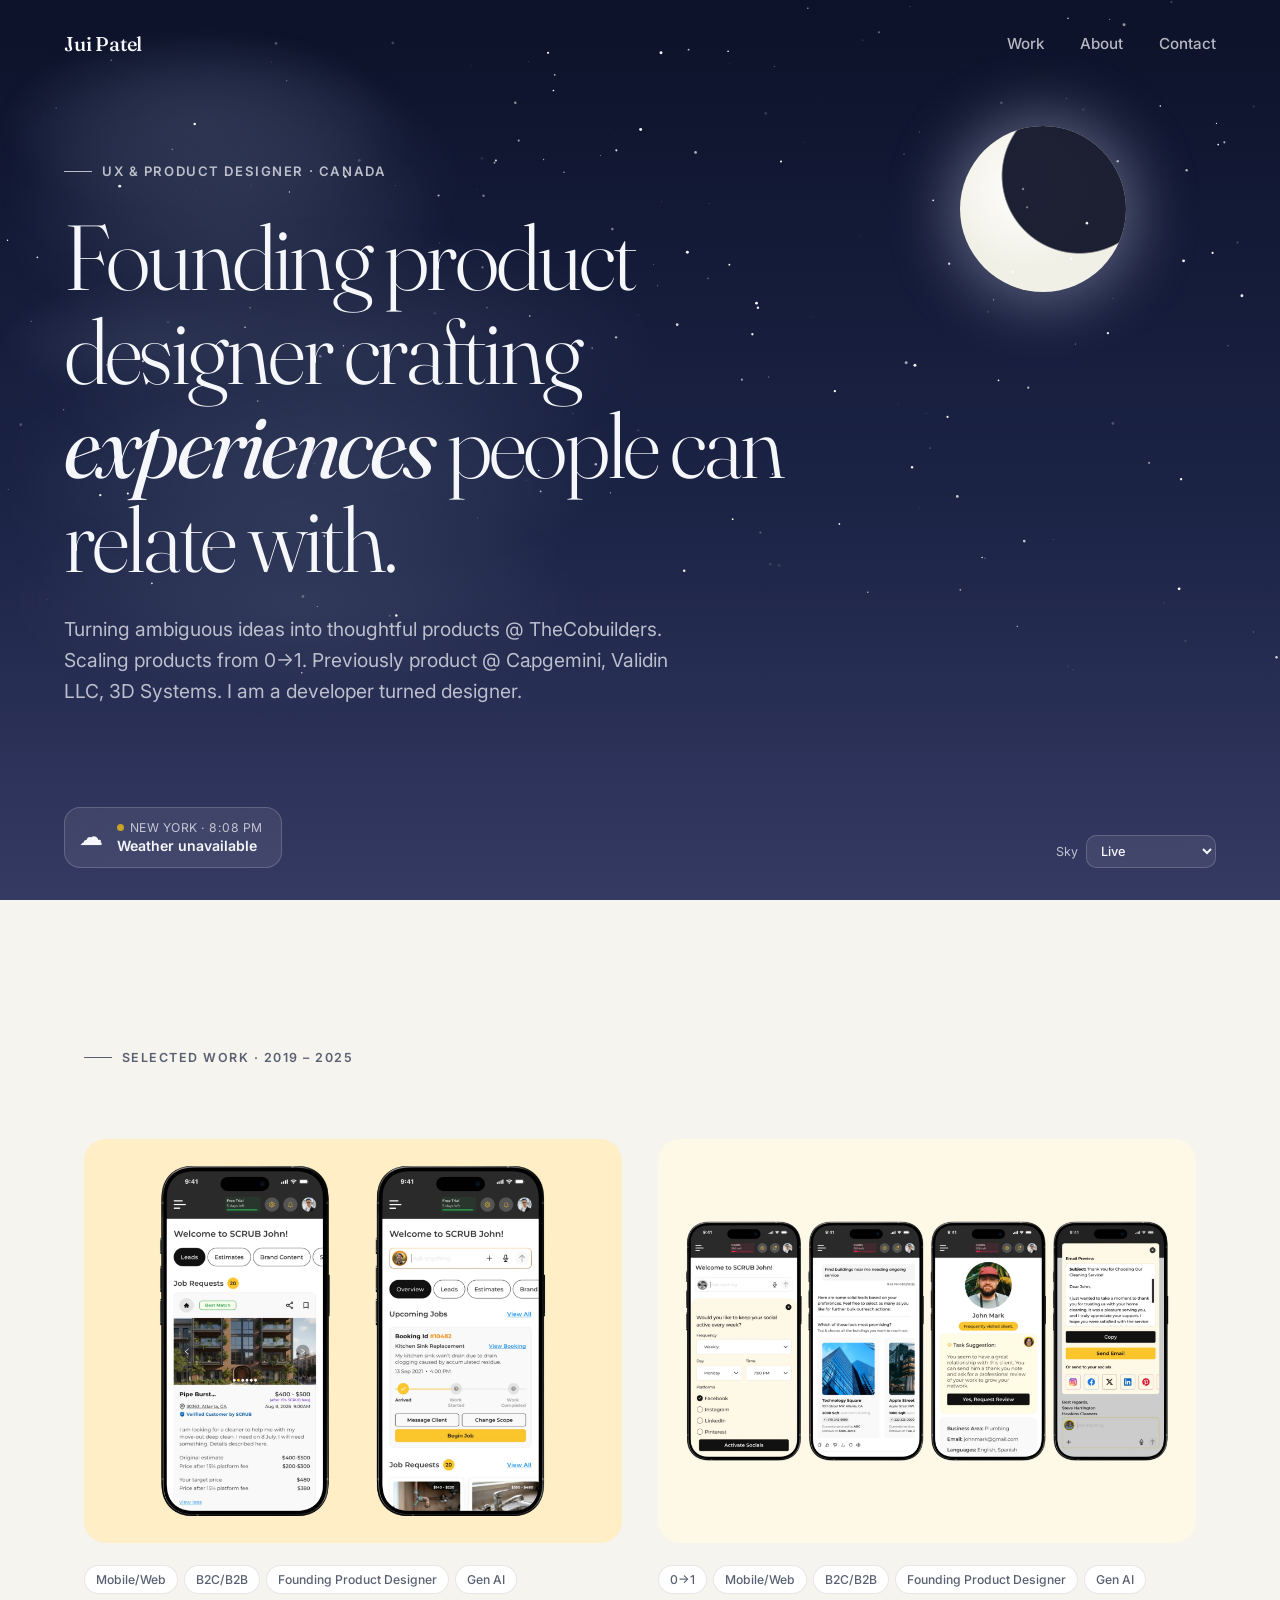
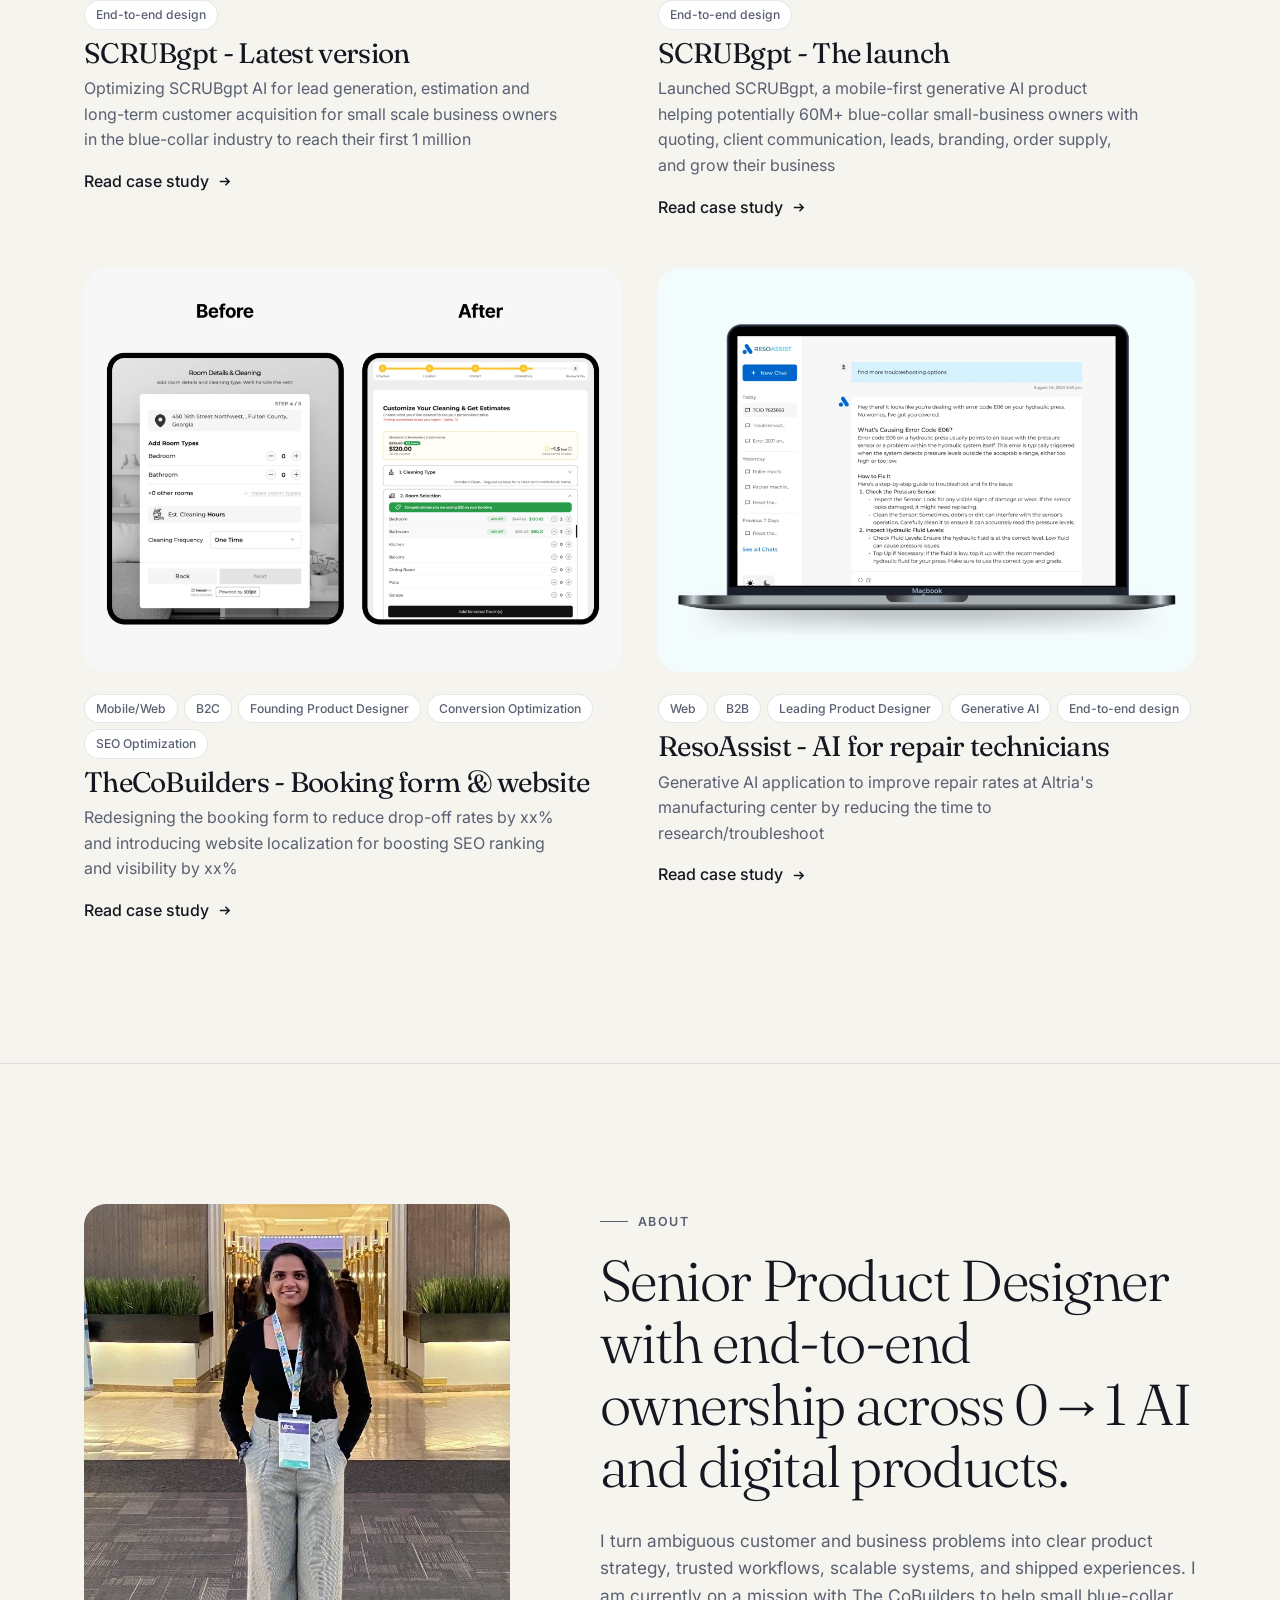
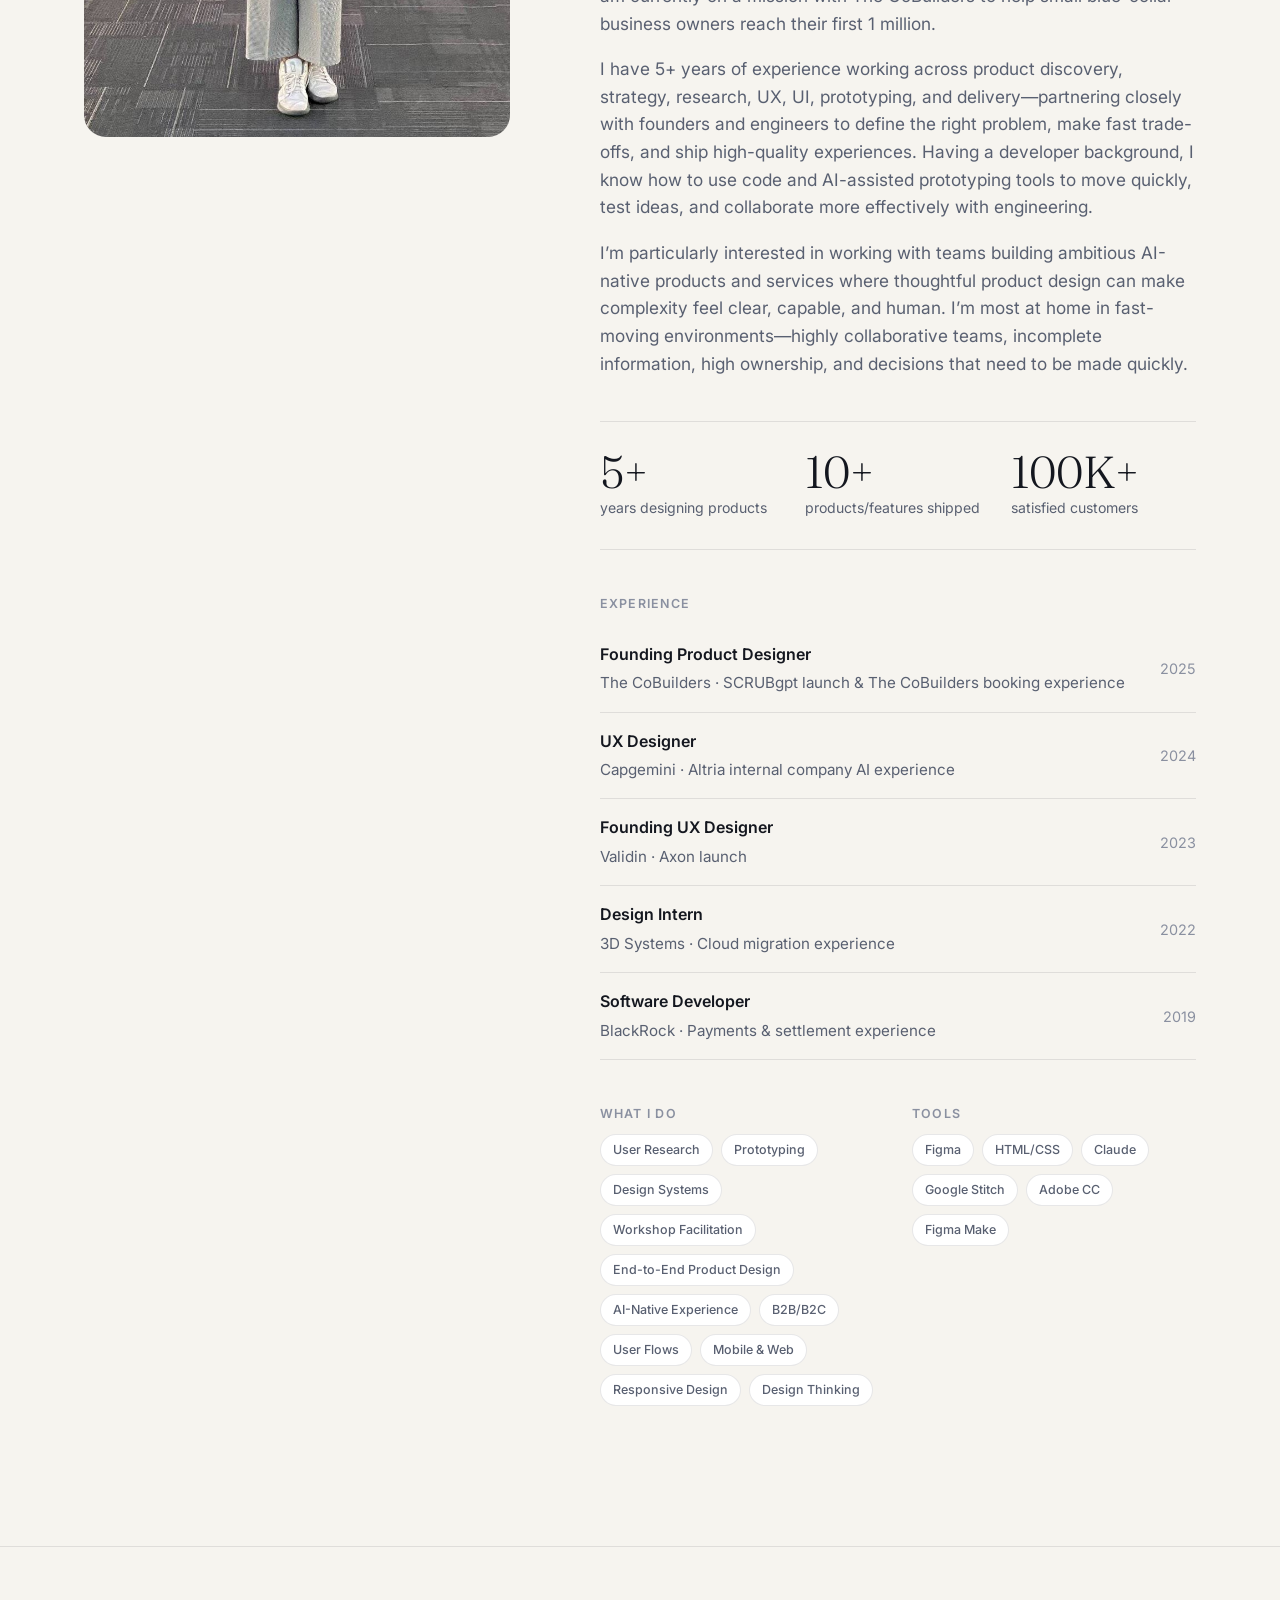
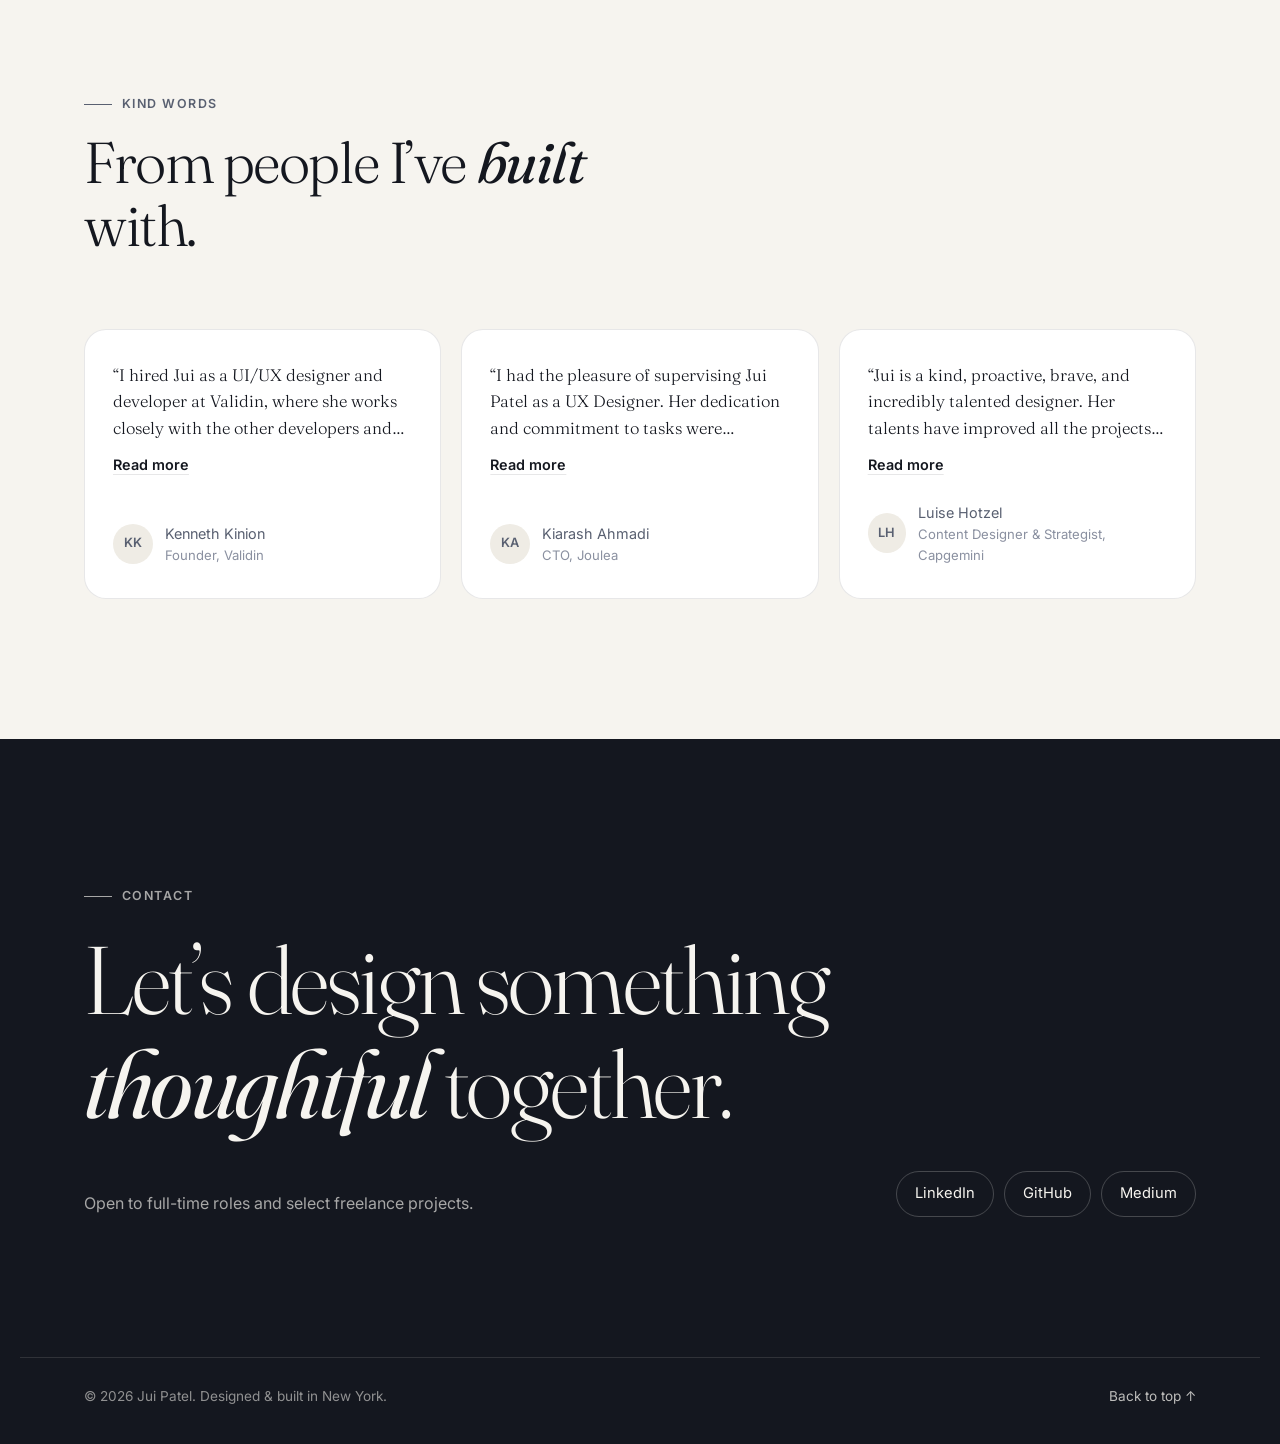
==== commit b9a693e0: "Add real project images and rename case study pages - Replace placeholder mockups on all four projec" ====
--- a/index.html
+++ b/index.html
@@ -3,7 +3,7 @@
 <head>
 <meta charset="utf-8" />
 <meta name="viewport" content="width=device-width, initial-scale=1" />
-<title>Your Name — UX Designer</title>
+<title>Jui Patel — Product Designer</title>
 <meta name="description" content="UX design portfolio. The sky behind this page follows the live weather in New York." />
 <link rel="preconnect" href="https://fonts.googleapis.com" />
 <link rel="preconnect" href="https://fonts.gstatic.com" crossorigin />
@@ -224,10 +224,9 @@
 
     <div class="content">
       <p class="eyebrow">UX &amp; Product Designer · Canada</p>
-      <h1>Designing for the <em>conditions</em> people are really in.</h1>
+      <h1>Founding product designer crafting <em>experiences</em> people can relate with.</h1>
       <p class="lede">
-        I design products that adapt to context, not just screens. Like this page — its sky follows
-        <strong>the live weather in New York</strong>, right now.
+        Turning ambiguous ideas into thoughtful products @ TheCobuilders. Scaling products from 0->1. Previously product @ Capgemini, Validin LLC, 3D Systems. I am a developer turned designer.
       </p>
     </div>
 
@@ -265,62 +264,43 @@
         </div>
 
         <div class="work-grid">
-          <a class="project-card reveal" href="projects/transit-pulse.html" style="--p:#ff6b3d; --p-soft:rgba(255,107,61,.14)">
-            <div class="stage">
-              <div class="mock-phone"><div class="screen">
-                <div class="m-top"><i></i><b></b></div>
-                <div class="m-card"><i></i><i></i><i></i></div>
-                <div class="m-chips"><i></i><i></i><i></i></div>
-                <div class="m-row"><i></i><i></i></div><div class="m-row"><i></i><i></i></div><div class="m-row"><i></i><i></i></div>
-              </div></div>
+          <a class="project-card reveal" href="projects/SCRUBgpt-latest-version.html" style="--p:#ff6b3d; --p-soft:rgba(255,107,61,.14)">
+            <div class="stage photo">
+              <img src="images/scrubgpt-latest.webp" alt="Two SCRUBgpt mobile screens: job requests with pricing details, and the home overview with upcoming jobs" loading="lazy">
             </div>
-            <div class="meta-line"><span>Mobile app · Redesign</span><span>2025</span></div>
-            <h3>Transit Pulse</h3>
-            <p>Rethinking real-time transit info for New York commuters, so “where’s my train?” takes one glance, not five taps.</p>
+            <div class="tags card-tags"><span class="tag">Mobile/Web</span><span class="tag">B2C/B2B</span><span class="tag">Founding Product Designer</span><span class="tag">Gen AI</span><span class="tag">End-to-end design</span></div>
+            <h3>SCRUBgpt - Latest version</h3>
+            <p>Optimizing SCRUBgpt AI for lead generation, estimation and long-term customer acquisition for small scale business owners in the blue-collar industry to reach their first 1 million</p>
             <span class="link-arrow">Read case study <svg viewBox="0 0 16 16" fill="none" stroke="currentColor" stroke-width="1.6"><path d="M3 8h10M9 4l4 4-4 4"/></svg></span>
           </a>
 
-          <a class="project-card reveal" href="projects/careline.html" style="--p:#1f9d8b; --p-soft:rgba(31,157,139,.14)">
-            <div class="stage">
-              <div class="mock-phone"><div class="screen">
-                <div class="m-top"><i></i><b></b></div>
-                <div class="m-big"><i></i><i></i><i></i><i></i><i></i><i></i></div>
-                <div class="m-row"><i></i><i></i></div><div class="m-row"><i></i><i></i></div>
-                <div class="m-card"><i></i><i></i><i></i></div>
-              </div></div>
+          <a class="project-card reveal" href="projects/SCRUBgpt-the-launch.html" style="--p:#1f9d8b; --p-soft:rgba(31,157,139,.14)">
+            <div class="stage photo">
+              <img src="images/scrubgpt-launch.webp" alt="Four SCRUBgpt mobile screens: social scheduling, building leads, client profile with task suggestion, and email preview" loading="lazy">
             </div>
-            <div class="meta-line"><span>Responsive web · Accessibility</span><span>2025</span></div>
-            <h3>CareLine</h3>
-            <p>Making telehealth booking work for patients over 65, and cutting an 11-minute flow down to four.</p>
+            <div class="tags card-tags"><span class="tag">0→1</span><span class="tag">Mobile/Web</span><span class="tag">B2C/B2B</span><span class="tag">Founding Product Designer</span><span class="tag">Gen AI</span><span class="tag">End-to-end design</span></div>
+            <h3>SCRUBgpt - The launch</h3>
+            <p>Launched SCRUBgpt, a mobile-first generative AI product helping potentially 60M+ blue-collar small-business owners with quoting, client communication, leads, branding, order supply, and grow their business</p>
             <span class="link-arrow">Read case study <svg viewBox="0 0 16 16" fill="none" stroke="currentColor" stroke-width="1.6"><path d="M3 8h10M9 4l4 4-4 4"/></svg></span>
           </a>
 
-          <a class="project-card reveal" href="projects/ledger.html" style="--p:#5b5bf0; --p-soft:rgba(91,91,240,.14)">
-            <div class="stage">
-              <div class="mock-browser"><div class="chrome"><i></i><i></i><i></i></div><div class="m-dash">
-                <div class="m-side"><i></i><i></i><i></i><i></i><i></i></div>
-                <div class="m-main">
-                  <div class="m-kpis"><div><i></i><b></b></div><div><i></i><b></b></div><div><i></i><b></b></div></div>
-                  <div class="m-chart"><i style="height:40%"></i><i style="height:62%"></i><i style="height:48%"></i><i style="height:75%"></i><i style="height:58%"></i><i style="height:88%"></i><i style="height:66%"></i><i style="height:80%"></i></div>
-                </div>
-              </div></div>
+          <a class="project-card reveal" href="projects/TheCoBuilders-booking-form.html" style="--p:#5b5bf0; --p-soft:rgba(91,91,240,.14)">
+            <div class="stage photo">
+              <img src="images/thecobuilders-booking.webp" alt="Before and after of TheCoBuilders booking form: the old room details step next to the redesigned cleaning estimate step" loading="lazy">
             </div>
-            <div class="meta-line"><span>B2B SaaS · Dashboard</span><span>2024</span></div>
-            <h3>Ledger</h3>
-            <p>A cash-flow dashboard that small business owners actually open, and act on, every week.</p>
+            <div class="tags card-tags"><span class="tag">Mobile/Web</span><span class="tag">B2C</span><span class="tag">Founding Product Designer</span><span class="tag">Conversion Optimization</span><span class="tag">SEO Optimization</span></div>
+            <h3>TheCoBuilders - Booking form & website</h3>
+            <p>Redesigning the booking form to reduce drop-off rates by xx% and introducing website localization for boosting SEO ranking and visibility by xx%</p>
             <span class="link-arrow">Read case study <svg viewBox="0 0 16 16" fill="none" stroke="currentColor" stroke-width="1.6"><path d="M3 8h10M9 4l4 4-4 4"/></svg></span>
           </a>
 
-          <a class="project-card reveal" href="projects/fieldkit.html" style="--p:#d9822b; --p-soft:rgba(217,130,43,.14)">
-            <div class="stage">
-              <div class="mock-ds">
-                <div class="ds-col"><div class="ds-sw"><i></i><i></i><i></i><i></i><i></i></div><div class="ds-type">Aa<small>DISPLAY · 48 / 52</small></div></div>
-                <div class="ds-col"><div class="ds-btns"><i></i><i></i><i></i></div><div class="ds-input"></div><div class="ds-toggle"><i></i><b></b><b></b></div></div>
-              </div>
+          <a class="project-card reveal" href="projects/ResoAssist.html" style="--p:#d9822b; --p-soft:rgba(217,130,43,.14)">
+            <div class="stage photo">
+              <img src="images/resoassist.webp" alt="ResoAssist chat interface on a laptop, troubleshooting a hydraulic press error code" loading="lazy">
             </div>
-            <div class="meta-line"><span>Design system</span><span>2023 – 24</span></div>
-            <h3>Fieldkit</h3>
-            <p>One design system for six products and 40 designers, built so adoption came from relief, not a mandate.</p>
+            <div class="tags card-tags"><span class="tag">Web</span><span class="tag">B2B</span><span class="tag">Leading Product Designer</span><span class="tag">Generative AI</span><span class="tag">End-to-end design</span></div>
+            <h3>ResoAssist - AI for repair technicians</h3>
+            <p>Generative AI application to improve repair rates at Altria's manufacturing center by reducing the time to research/troubleshoot</p>
             <span class="link-arrow">Read case study <svg viewBox="0 0 16 16" fill="none" stroke="currentColor" stroke-width="1.6"><path d="M3 8h10M9 4l4 4-4 4"/></svg></span>
           </a>
         </div>
--- a/css/site.css
+++ b/css/site.css
@@ -399,3 +399,30 @@
 /* Portrait photo */
 .portrait img { width: 100%; height: 100%; object-fit: cover; object-position: 50% 50%; }
 .portrait:has(img) { padding: 0; background: var(--surface-2); }
+
+/* Testimonials: collapsed to 3 lines with a Read more toggle (JS adds .clamped) */
+.quote blockquote.clamped {
+  display: -webkit-box; -webkit-box-orient: vertical;
+  -webkit-line-clamp: 3; line-clamp: 3; overflow: hidden;
+}
+.quote blockquote.clamped p { display: inline; }
+.quote blockquote.clamped p + p::before { content: " "; }
+.quote-toggle {
+  align-self: flex-start; margin-top: -14px;
+  background: none; border: 0; padding: 0; cursor: pointer;
+  font: 600 0.9rem var(--sans); color: var(--ink);
+  text-decoration: underline; text-underline-offset: 4px; text-decoration-color: var(--line);
+}
+.quote-toggle:hover { text-decoration-color: currentColor; }
+.quote-toggle:focus-visible { outline: 2px solid var(--ink); outline-offset: 4px; border-radius: 4px; }
+
+/* Project card tags */
+.project-card .card-tags { margin-top: 22px; gap: 6px; }
+.project-card .card-tags .tag { font-size: 0.76rem; padding: 4px 11px; }
+
+/* Real screenshots inside a stage */
+.stage.photo { padding: 0; }
+.stage.photo > img { align-self: stretch; width: 100%; height: 100%; object-fit: cover; display: block; }
+.project-card:hover .stage.photo > img { transform: scale(1.03); }
+.cover .stage.photo { aspect-ratio: auto; }
+.cover .stage.photo > img { height: auto; }
